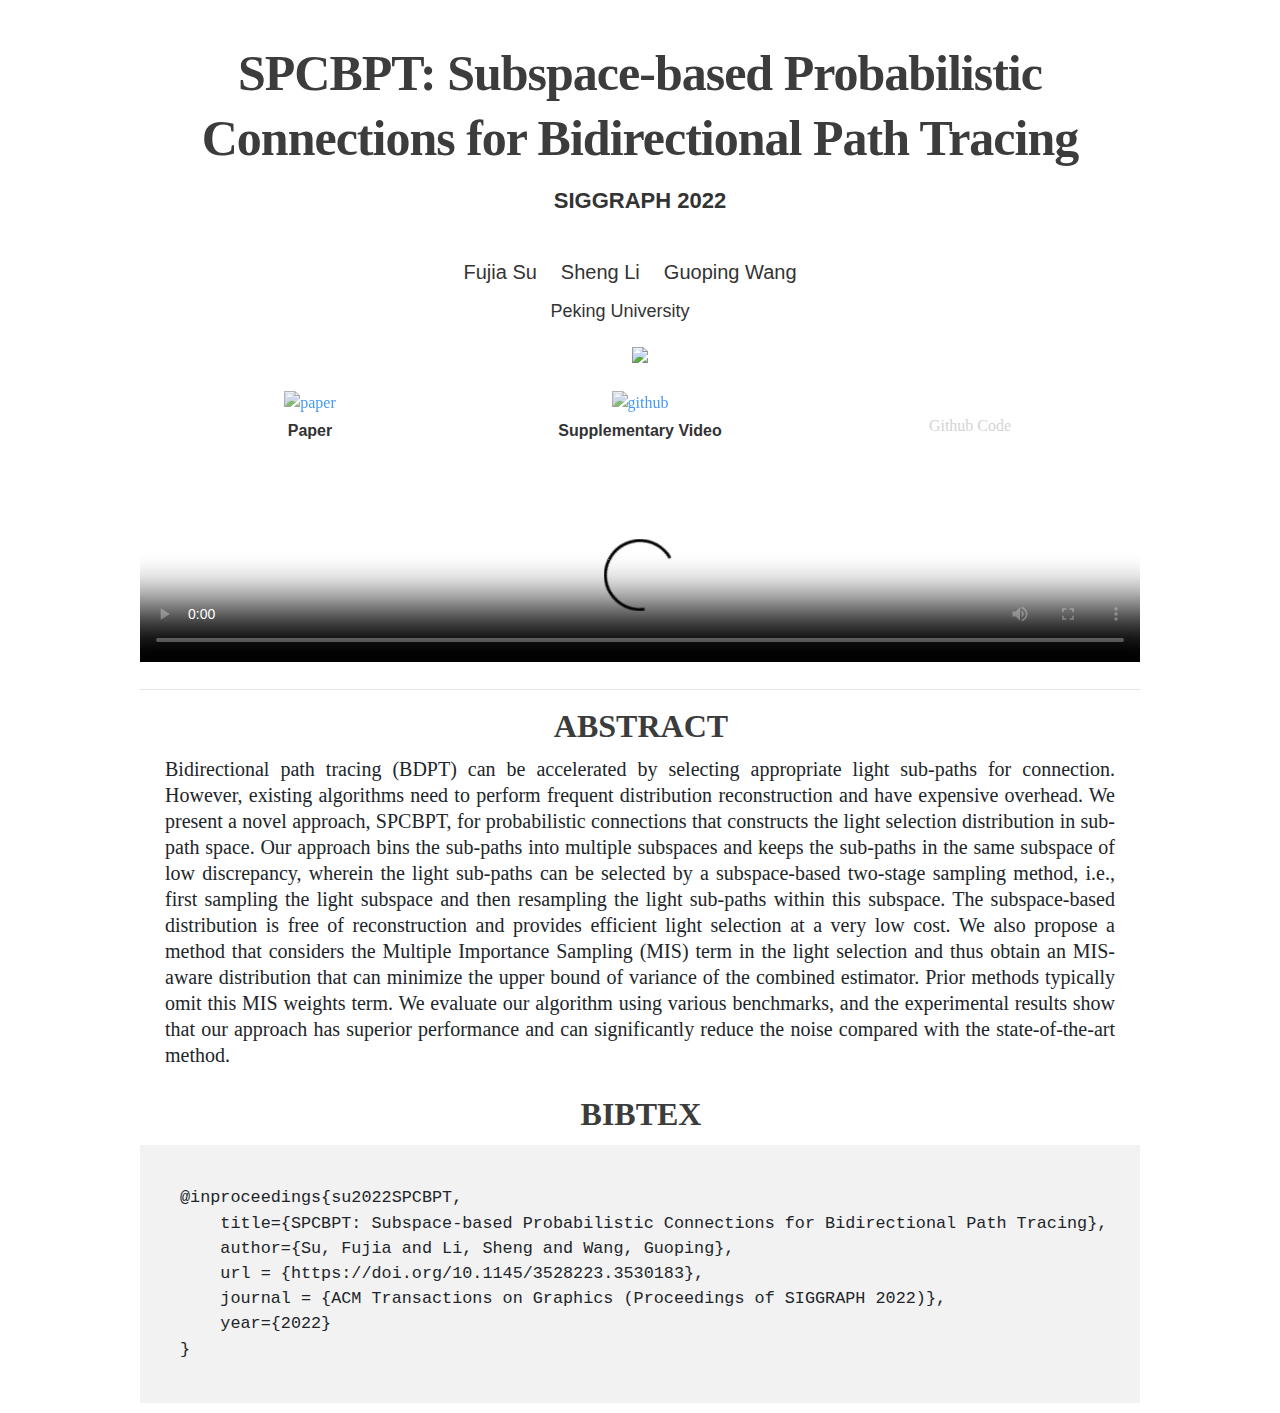
==== index.html @ 4984ddb3 "retry" ====
<!DOCTYPE html><!-- Last Published: Fri Mar 27 2020 21:28:31 GMT+0000 (Coordinated Universal Time) -->
<html data-wf-domain="www.matthewtancik.com" data-wf-page="5e6fb768456f961381500a5f"
  data-wf-site="51e0d73d83d06baa7a00000f">

<head>
  <meta charset="utf-8" />
  <title>SPCBPT</title>
  <meta content="NeuralSound." name="description" />
  <meta content="NeuralSound Networks" property="og:title" />
  <meta content="NeuralSound" property="og:description" />
  <meta content="summary" name="twitter:card" />
  <meta content="width=device-width, initial-scale=1" name="viewport" />
  <link href="../template.css" rel="stylesheet" type="text/css" />
  <link rel="stylesheet" href="https://maxcdn.bootstrapcdn.com/bootstrap/4.0.0/css/bootstrap.min.css"
    integrity="sha384-Gn5384xqQ1aoWXA+058RXPxPg6fy4IWvTNh0E263XmFcJlSAwiGgFAW/dAiS6JXm" crossorigin="anonymous">
  <!-- <script src="https://ajax.googleapis.com/ajax/libs/webfont/1.6.26/webfont.js" type="text/javascript"></script> -->
  <script src="./google.js" type="text/javascript"></script>
  <script
    type="text/javascript">WebFont.load({ google: { families: ["Lato:100,100italic,300,300italic,400,400italic,700,700italic,900,900italic", "Montserrat:100,100italic,200,200italic,300,300italic,400,400italic,500,500italic,600,600italic,700,700italic,800,800italic,900,900italic", "Ubuntu:300,300italic,400,400italic,500,500italic,700,700italic", "Changa One:400,400italic", "Open Sans:300,300italic,400,400italic,600,600italic,700,700italic,800,800italic", "Varela Round:400", "Bungee Shade:regular", "Roboto:300,regular,500"
          ,"Radio Canada", "Roboto Slab"] } });</script>
  <script
    type="text/javascript">!function (o, c) { var n = c.documentElement, t = " w-mod-"; n.className += t + "js", ("ontouchstart" in o || o.DocumentTouch && c instanceof DocumentTouch) && (n.className += t + "touch") }(window, document);</script>

  <style>
    body {
      font-family: 'Microsoft Yahei' !important;
    }

    .all-wrap {
      margin: 0 auto;
      width: 1000px;
    }

    .wf-loading * {
      opacity: 0;
    }

    .w-container {
      max-width: 1000px;
    }

    .nerf_network {
      width: 100%;
    }

    .nerf_affiliation_v2,
    .nerf_affiliation_v3 {
      font-size: 20px;
      line-height: 24px;
    }

    .nerf_title_v2,
    .white_section_nerf {
      font-family: 'Radio Canada';
      color: #3c3c3c;
      font-weight: 600;
      line-height: 1.3;
    }

    .long-text {
      font-family: Roboto Slab !important;
      font-size: 20px !important;
      line-height: 1.3 !important;
    }

    .bibtex {
      font-size: 16px;
    }

    .bold-text-nerf_v2 {
      font-size: 16px;
    }

    .row-name {
      text-align: center;
    }

    .name-wrap {
      display: none;
    }

    @media screen and (max-width: 479px) {
      .row-name {
        display: none;
      }

      .name-wrap {
        display: block;
      }

      .name-unit {
        display: block;
        text-align: center;
        line-height: 40px;
      }

      .nerf_title_v2 {
        font-size: 45px;
        width: 850px;
        margin-bottom: 10px;
      }

      .nerf_subheader_v2 {
        font-size: 6vw;
        margin-bottom: 20px;
      }

      .long-text {
        font-size: 30px !important;
        line-height: 30px !important;
      }
    }
  </style>
</head>

<body>
  <div class="all-wrap">
    <div class="section hero nerf-_v2">
      <div class="container-2 nerf_header_v2 w-container">
        <h1 class="nerf_title_v2">SPCBPT: Subspace-based Probabilistic Connections for Bidirectional Path Tracing</h1>
        <h1 class="nerf_subheader_v2">SIGGRAPH 2022</h1>
        <div class="nerf_authors_list_single w-row row-name">
          <h1 class="nerf_affiliation_v2" style="margin-right: 20px;">Fujia Su</h1>
          <h1 class="nerf_affiliation_v2" style="margin-right: 20px;">Sheng Li</h1>
          <h1 class="nerf_affiliation_v2" style="margin-right: 20px;">Guoping Wang</h1> 
        </div>

        <div class="nerf_authors_list_single nerf_authors_affiliation w-row"
          style="margin-top: 15px;text-align: center;">
          <h1 class="nerf_affiliation_v3" style="margin-right: 40px;font-size: 18px">Peking University
          </h1> 
        </div>


        <div>
          <span class="center"><img src="images/teaser.jpg"></span>
        </div>

        <div class="w-container w-row">
          <div class="w-col w-col-4 w-col-small-3 w-col-tiny-3">
            <a href="./Paper.pdf" target="_blank" class="link-block w-inline-block">
              <img src="./images/paper.png" alt="paper" class="paper_img image-8 github_icon_nerf_v2" /></a>
          </div>
          <!div class="w-col w-col-4 w-col-small-3 w-col-tiny-3">
            <!a href="https://github.com/ssufujia/SPCBPT" target="_blank" class="link-block w-inline-block">
              <!img src="./images/github.png" alt="github"
                class="paper_img image-8 github_icon_nerf_v2" /><!/a>
          <!/div>
          <div class="w-col w-col-4 w-col-small-3 w-col-tiny-3">
            <a href="./video.mp4" target="_blank" class="link-block w-inline-block">
              <img src="./images/video.png" alt="github"
                class="paper_img image-8 github_icon_nerf_v2" /></a>
          </div>
        </div>
        <div class="w-container w-row">
          <div class="w-col w-col-4 w-col-small-3 w-col-tiny-3">
            <div class="text-block-2"><strong class="bold-text-nerf_v2">Paper</strong></div>
          </div>
          <!div class="w-col w-col-4 w-col-small-3 w-col-tiny-3">
            <!div class="text-block-2"><!strong class="bold-text-nerf_v2">Github Code<!/strong><!/div>
          <!/div>
          <div class="w-col w-col-4 w-col-small-3 w-col-tiny-3">
            <div class="text-block-2">
              <strong class="bold-text-nerf_v2">Supplementary Video</strong>
            </div>
          </div>
        </div>
        <div class="nerf_slide_nav w-slider-nav w-slider-nav-invert w-round"></div>
      </div>
    </div>

    <div data-anchor="slide1" class="section nerf_section">
      <div class="w-container">
        <!-- <div style="padding-top:56.17021276595745%" id="w-node-e5e45b1d55ac-81500a5f"
          class="w-embed-youtubevideo stega_movie youtube">
          <iframe src="./Supplemental/ChoreoMaster_Overview.mp4" title="YouTube video player" frameBorder="0"
            style="position:absolute;left:0;top:0;width:100%;height:100%;pointer-events:auto"
            allow="autoplay; encrypted-media" allowfullscreen=""></iframe>
        </div> -->
        <div class="w-row">
          <div class="w-col">
            <video class="results" loop="" playsinline="" controls="" width="100%" poster="./images/poster.png">
              <source src="./video.mp4" type="video/mp4">
            </video>
          </div>
        </div>
      </div>
    </div>
    <hr />
    <div data-anchor="slide1" class="section nerf_section">
      <div class="w-container">
        <h2 class="white_section_nerf">Abstract</h2>
        <p class="paragraph-3 nerf_text long-text">Bidirectional path tracing (BDPT) can be accelerated by selecting appropriate light sub-paths for connection. However, existing algorithms need to perform frequent distribution reconstruction and have expensive overhead. We present a novel approach, SPCBPT, for probabilistic connections that constructs the light selection distribution in sub-path space. Our approach bins the sub-paths into multiple subspaces and keeps the sub-paths in the same subspace of low discrepancy, wherein the light sub-paths can be selected by a subspace-based two-stage sampling method, i.e., first sampling the light subspace and then resampling the light sub-paths within this subspace. 
          The subspace-based distribution is free of reconstruction and provides efficient light selection at a very low cost. We also propose a method that considers the Multiple Importance Sampling (MIS) term in the light selection and thus obtain an MIS-aware distribution that can minimize the upper bound of variance of the combined estimator. Prior methods typically omit this MIS weights term. We evaluate our algorithm using various benchmarks, and the experimental results show that our approach has superior performance and can significantly reduce the noise compared with the state-of-the-art method. 
         </p>
      </div>
    </div>

    
    <div data-anchor="slide1" class="section nerf_section">
      <div class="w-container">
        <h2 class="white_section_nerf">BibTex</h2>
        <div class="grey_container w-container">
          <div class="bibtex" style="text-align:left;font-size:larger;margin-left: 40px;">
            <pre><code>
@inproceedings{su2022SPCBPT,
    title={SPCBPT: Subspace-based Probabilistic Connections for Bidirectional Path Tracing},
    author={Su, Fujia and Li, Sheng and Wang, Guoping},
    url = {https://doi.org/10.1145/3528223.3530183},
    journal = {ACM Transactions on Graphics (Proceedings of SIGGRAPH 2022)},
    year={2022}
}
            </code></pre>
          </div>
        </div>
      </div>
    </div>
  </div>



  <script src="https://d3e54v103j8qbb.cloudfront.net/js/jquery-3.4.1.min.220afd743d.js?site=51e0d73d83d06baa7a00000f"
    type="text/javascript" integrity="sha256-CSXorXvZcTkaix6Yvo6HppcZGetbYMGWSFlBw8HfCJo="
    crossorigin="anonymous"></script>
  <script src="https://uploads-ssl.webflow.com/51e0d73d83d06baa7a00000f/js/webflow.3057c11af.js"
    type="text/javascript"></script>
  <!--[if lte IE 9]><script src="//cdnjs.cloudflare.com/ajax/libs/placeholders/3.0.2/placeholders.min.js"></script><![endif]-->
</body>

</html>
---- template.css ----
b,label,optgroup,strong{font-weight:700}.w-clearfix:after,.w-container:after,.w-embed:after,.w-radio:after,.w-row:after,.w-slider{clear:both}html{font-family:sans-serif;-ms-text-size-adjust:100%;-webkit-text-size-adjust:100%;height:100%}body{margin:0;min-height:100%;background-color:#fff}article,aside,details,figcaption,figure,footer,header,hgroup,main,menu,nav,section,summary{display:block}audio,canvas,progress,video{display:inline-block;vertical-align:baseline}audio:not([controls]){display:none;height:0}[hidden],template{display:none}a{background-color:transparent}a:active,a:hover{outline:0}abbr[title]{border-bottom:1px dotted}dfn{font-style:italic}mark{background:#ff0;color:#000}small{font-size:80%}sub,sup{font-size:75%;line-height:0;position:relative;vertical-align:baseline}sup{top:-.5em}sub{bottom:-.25em}img{border:0;display:inline-block}svg:not(:root){overflow:hidden}hr{box-sizing:content-box;height:0}pre,textarea{overflow:auto}code,kbd,pre,samp{font-family:monospace,monospace;font-size:1em}button,input,optgroup,select,textarea{color:inherit;font:inherit;margin:0}button{overflow:visible}button,select{text-transform:none}button[disabled],html input[disabled]{cursor:default}button::-moz-focus-inner,input::-moz-focus-inner{border:0;padding:0}input{line-height:normal}input[type=checkbox],input[type=radio]{box-sizing:border-box;padding:0}input[type=number]::-webkit-inner-spin-button,input[type=number]::-webkit-outer-spin-button{height:auto}input[type=search]{-webkit-appearance:none}input[type=search]::-webkit-search-cancel-button,input[type=search]::-webkit-search-decoration{-webkit-appearance:none}legend{border:0;padding:0}table{border-collapse:collapse;border-spacing:0}td,th{padding:0}@font-face{font-family:webflow-icons;src:url("[data-uri]") format('truetype');font-weight:400;font-style:normal}[class*=" w-icon-"],[class^=w-icon-]{font-family:webflow-icons!important;speak:none;font-style:normal;font-weight:400;font-variant:normal;text-transform:none;line-height:1;-webkit-font-smoothing:antialiased;-moz-osx-font-smoothing:grayscale}.w-icon-slider-right:before{content:"e600"}.w-icon-slider-left:before{content:"e601"}.w-icon-nav-menu:before{content:"e602"}.w-icon-arrow-down:before,.w-icon-dropdown-toggle:before{content:"e603"}.w-icon-file-upload-remove:before{content:"e900"}.w-icon-file-upload-icon:before{content:"e903"}.w-clearfix:after,.w-clearfix:before,.w-embed:after,.w-embed:before,.w-radio:after,.w-radio:before{content:" ";grid-column-start:1;grid-row-start:1;grid-column-end:2;grid-row-end:2}*{-webkit-box-sizing:border-box;-moz-box-sizing:border-box;box-sizing:border-box}html.w-mod-touch *{background-attachment:scroll!important}.w-block{display:block}.w-inline-block{max-width:100%;display:inline-block}.w-clearfix:after,.w-clearfix:before{display:table}.w-hidden{display:none}.w-button{display:inline-block;padding:9px 15px;background-color:#3898EC;color:#fff;border:0;line-height:inherit;text-decoration:none;cursor:pointer;border-radius:0}input.w-button{-webkit-appearance:button}html[data-w-dynpage] [data-w-cloak]{color:transparent!important}.w-webflow-badge,.w-webflow-badge *{position:static;left:auto;top:auto;right:auto;bottom:auto;z-index:auto;display:block;visibility:visible;overflow:visible;overflow-x:visible;overflow-y:visible;box-sizing:border-box;width:auto;height:auto;max-height:none;max-width:none;min-height:0;min-width:0;margin:0;padding:0;float:none;clear:none;border:0 transparent;border-radius:0;background:0 0;background-size:auto auto;background-origin:padding-box;background-clip:border-box;box-shadow:none;opacity:1;transform:none;transition:none;direction:ltr;font-family:inherit;font-weight:inherit;color:inherit;font-size:inherit;line-height:inherit;font-style:inherit;font-variant:inherit;text-align:inherit;letter-spacing:inherit;text-decoration:inherit;text-indent:0;text-transform:inherit;list-style-type:disc;text-shadow:none;font-smoothing:auto;vertical-align:baseline;cursor:inherit;white-space:inherit;word-break:normal;word-spacing:normal;word-wrap:normal}.w-webflow-badge,.w-webflow-badge>img{display:inline-block!important;visibility:visible!important;opacity:1!important}.w-form-done,.w-slider,.w-widget-map .gm-style-iw,.w-widget-twitter-count-shim,figcaption{text-align:center}.w-webflow-badge{position:fixed!important;z-index:2147483647!important;top:auto!important;right:12px!important;bottom:12px!important;left:auto!important;color:#AAADB0!important;background-color:#fff!important;border-radius:3px!important;padding:6px 8px 6px 6px!important;font-size:12px!important;line-height:14px!important;text-decoration:none!important;transform:none!important;margin:0!important;width:auto!important;height:auto!important;overflow:visible!important;white-space:nowrap;box-shadow:0 0 0 1px rgba(0,0,0,.1),0 1px 3px rgba(0,0,0,.1);cursor:pointer}blockquote,figure{margin:0 0 10px}ol,p,ul{margin-top:0}h1,h2,h3,h4,h5,h6,ol,ul{margin-bottom:10px}.w-background-video,.w-file-upload-input,.w-slider-mask,.w-widget-gplus,.w-widget-twitter{overflow:hidden}.w-webflow-badge>img{vertical-align:middle!important}h1,h2,h3{margin-top:20px}h4,h5,h6{margin-top:10px}blockquote{padding:10px 20px;border-left:5px solid #E2E2E2;font-size:18px;line-height:22px}figcaption{margin-top:5px}ol,ul{padding-left:40px}.w-list-unstyled{padding-left:0;list-style:none}.w-embed:after,.w-embed:before{display:table}.w-video{width:100%;position:relative;padding:0}.w-video embed,.w-video iframe,.w-video object{position:absolute;top:0;left:0;width:100%;height:100%}fieldset{padding:0;margin:0;border:0}button,html input[type=button],input[type=reset]{border:0;cursor:pointer;-webkit-appearance:button}.w-form{margin:0 0 15px}.w-form-done{display:none;padding:20px;background-color:#ddd}.w-form-fail{display:none;margin-top:10px;padding:10px;background-color:#ffdede}label{display:block;margin-bottom:5px}.w-input,.w-select{display:block;width:100%;height:38px;padding:8px 12px;margin-bottom:10px;font-size:14px;line-height:1.42857143;color:#333;vertical-align:middle;background-color:#fff;border:1px solid #ccc}.w-select[multiple],textarea.w-input,textarea.w-select{height:auto}.w-input:-moz-placeholder,.w-select:-moz-placeholder{color:#999}.w-input::-moz-placeholder,.w-select::-moz-placeholder{color:#999;opacity:1}.w-input:-ms-input-placeholder,.w-select:-ms-input-placeholder{color:#999}.w-input::-webkit-input-placeholder,.w-select::-webkit-input-placeholder{color:#999}.w-input:focus,.w-select:focus{border-color:#3898EC;outline:0}.w-input[disabled],.w-input[readonly],.w-select[disabled],.w-select[readonly],fieldset[disabled] .w-input,fieldset[disabled] .w-select{cursor:not-allowed;background-color:#eee}.w-select{background-color:#f3f3f3}.w-form-label{display:inline-block;cursor:pointer;font-weight:400;margin-bottom:0}.w-radio{display:block;margin-bottom:5px;padding-left:20px}.w-radio:after,.w-radio:before{display:table}.w-radio-input{margin:3px 0 0 -20px;margin-top:1px9;line-height:normal;float:left}.w-file-upload{display:block;margin-bottom:10px}.w-file-upload-input{width:.1px;height:.1px;opacity:0;position:absolute;z-index:-100}.w-file-upload-default,.w-file-upload-success,.w-file-upload-uploading{display:inline-block;color:#333}.w-file-upload-error{display:block;margin-top:10px}.w-file-upload-default.w-hidden,.w-file-upload-error.w-hidden,.w-file-upload-success.w-hidden,.w-file-upload-uploading.w-hidden{display:none}.w-file-upload-file,.w-file-upload-uploading-btn{display:flex;margin:0;border:1px solid #ccc;background-color:#fafafa}.w-file-upload-uploading-btn{font-size:14px;font-weight:400;cursor:pointer;padding:8px 12px}.w-file-upload-file{flex-grow:1;justify-content:space-between;padding:8px 9px 8px 11px}.w-file-upload-file-name{font-size:14px;font-weight:400;display:block}.w-file-remove-link{margin-top:3px;margin-left:10px;width:auto;height:auto;padding:3px;display:block;cursor:pointer}.w-icon-file-upload-remove{margin:auto;font-size:10px}.w-file-upload-error-msg{display:inline-block;color:#ea384c;padding:2px 0}.w-file-upload-info{display:inline-block;line-height:38px;padding:0 12px}.w-file-upload-label{display:inline-block;font-size:14px;font-weight:400;cursor:pointer;margin:0;padding:8px 12px;border:1px solid #ccc;background-color:#fafafa}.w-icon-file-upload-icon,.w-icon-file-upload-uploading{display:inline-block;margin-right:8px;width:20px}.w-container:after,.w-container:before,.w-row:after,.w-row:before{display:table;content:" ";grid-column-start:1;grid-row-start:1;grid-column-end:2;grid-row-end:2}.w-icon-file-upload-uploading{height:20px}.w-container{margin-left:auto;margin-right:auto;margin-top:10px;margin-bottom:10px;max-width:940px}.w-container .w-row{margin-left:-10px;margin-right:-10px;margin-top:2px;margin-bottom:4px}.w-row .w-row{margin-left:0;margin-right:0}.w-col{position:relative;float:left;width:100%;min-height:1px;padding-left:10px;padding-right:10px}.w-col .w-col{padding-left:0;padding-right:0}.w-col-1{width:8.33333333%}.w-col-2{width:16.66666667%}.w-col-seven{width:14%}.w-col-five{width:20%}.w-col-3{width:25%}.w-col-4{width:33.33333333%}.w-col-5{width:41.66666667%}.w-col-6{width:50%}.w-col-7{width:58.33333333%}.w-col-8{width:66.66666667%}.w-col-9{width:75%}.w-col-10{width:83.33333333%}.w-col-11{width:91.66666667%}.w-col-12{width:100%}.w-hidden-main{display:none!important}@media screen and (max-width:991px){.w-container{max-width:728px}.w-hidden-main{display:inherit!important}.w-hidden-medium{display:none!important}.w-col-medium-1{width:8.33333333%}.w-col-medium-2{width:16.66666667%}.w-col-medium-3{width:25%}.w-col-medium-4{width:33.33333333%}.w-col-medium-5{width:41.66666667%}.w-col-medium-6{width:50%}.w-col-medium-7{width:58.33333333%}.w-col-medium-8{width:66.66666667%}.w-col-medium-9{width:75%}.w-col-medium-10{width:83.33333333%}.w-col-medium-11{width:91.66666667%}.w-col-medium-12{width:100%}.w-col-stack{width:100%;left:auto;right:auto}}@media screen and (max-width:767px){.w-hidden-main,.w-hidden-medium{display:inherit!important}.w-hidden-small{display:none!important}.w-container .w-row,.w-row{margin-left:0;margin-right:0;margin-top:10px;margin-bottom:10px}.w-col{width:100%;left:auto;right:auto}.w-col-small-1{width:8.33333333%}.w-col-small-2{width:16.66666667%}.w-col-small-3{width:25%}.w-col-small-4{width:33.33333333%}.w-col-small-5{width:41.66666667%}.w-col-small-6{width:50%}.w-col-small-7{width:58.33333333%}.w-col-small-8{width:66.66666667%}.w-col-small-9{width:75%}.w-col-small-10{width:83.33333333%}.w-col-small-11{width:91.66666667%}.w-col-small-12{width:100%}}@media screen and (max-width:479px){.w-container{max-width:none}.w-hidden-main,.w-hidden-medium,.w-hidden-small{display:inherit!important}.w-hidden-tiny{display:none!important}.w-col{width:100%}.w-col-tiny-1{width:8.33333333%}.w-col-tiny-2{width:16.66666667%}.w-col-tiny-3{width:25%}.w-col-tiny-4{width:33.33333333%}.w-col-tiny-5{width:41.66666667%}.w-col-tiny-6{width:50%}.w-col-tiny-7{width:58.33333333%}.w-col-tiny-8{width:66.66666667%}.w-col-tiny-9{width:75%}.w-col-tiny-10{width:83.33333333%}.w-col-tiny-11{width:91.66666667%}.w-col-tiny-12{width:100%}}.w-widget{position:relative}.w-widget-map{width:100%;height:400px}.w-widget-map label{width:auto;display:inline}.w-widget-map img{max-width:inherit}.w-widget-map .gm-style-iw>button{display:none!important}.w-widget-twitter-count-shim{display:inline-block;vertical-align:top;position:relative;width:28px;height:20px;background:#fff;border:1px solid #758696;border-radius:3px}.w-widget-twitter-count-shim *{pointer-events:none;-webkit-user-select:none;-moz-user-select:none;-ms-user-select:none;user-select:none}.w-dropdown-toggle,.w-slider-arrow-left,.w-slider-arrow-right{-webkit-user-select:none;-moz-user-select:none;-ms-user-select:none;cursor:pointer}.w-widget-twitter-count-shim .w-widget-twitter-count-inner{position:relative;font-size:15px;line-height:12px;text-align:center;color:#999;font-family:serif}.w-widget-twitter-count-shim .w-widget-twitter-count-clear{position:relative;display:block}.w-widget-twitter-count-shim.w--large{width:36px;height:28px}.w-widget-twitter-count-shim.w--large .w-widget-twitter-count-inner{font-size:18px;line-height:18px}.w-widget-twitter-count-shim:not(.w--vertical){margin-left:5px;margin-right:8px}.w-widget-twitter-count-shim:not(.w--vertical).w--large{margin-left:6px}.w-widget-twitter-count-shim:not(.w--vertical):after,.w-widget-twitter-count-shim:not(.w--vertical):before{top:50%;left:0;border:solid transparent;content:" ";height:0;width:0;position:absolute;pointer-events:none}.w-widget-twitter-count-shim:not(.w--vertical):before{border-color:rgba(117,134,150,0);border-right-color:#5d6c7b;border-width:4px;margin-left:-9px;margin-top:-4px}.w-widget-twitter-count-shim:not(.w--vertical).w--large:before{border-width:5px;margin-left:-10px;margin-top:-5px}.w-widget-twitter-count-shim:not(.w--vertical):after{border-color:rgba(255,255,255,0);border-right-color:#fff;border-width:4px;margin-left:-8px;margin-top:-4px}.w-widget-twitter-count-shim:not(.w--vertical).w--large:after{border-width:5px;margin-left:-9px;margin-top:-5px}.w-widget-twitter-count-shim.w--vertical{width:61px;height:33px;margin-bottom:8px}.w-widget-twitter-count-shim.w--vertical:after,.w-widget-twitter-count-shim.w--vertical:before{top:100%;left:50%;border:solid transparent;content:" ";height:0;width:0;position:absolute;pointer-events:none}.w-widget-twitter-count-shim.w--vertical:before{border-color:rgba(117,134,150,0);border-top-color:#5d6c7b;border-width:5px;margin-left:-5px}.w-widget-twitter-count-shim.w--vertical:after{border-color:rgba(255,255,255,0);border-top-color:#fff;border-width:4px;margin-left:-4px}.w-widget-twitter-count-shim.w--vertical .w-widget-twitter-count-inner{font-size:18px;line-height:22px}.w-widget-twitter-count-shim.w--vertical.w--large{width:76px}.w-background-video{position:relative;height:500px;color:#fff}.w-background-video>video{background-size:cover;background-position:50% 50%;position:absolute;margin:auto;width:100%;height:100%;right:-100%;bottom:-100%;top:-100%;left:-100%;object-fit:cover;z-index:-100}.w-background-video>video::-webkit-media-controls-start-playback-button{display:none!important;-webkit-appearance:none}.w-slider{position:relative;height:300px;background:#ddd;-webkit-tap-highlight-color:transparent;tap-highlight-color:transparent}.w-slide,.w-slider-mask{position:relative;height:100%}.w-slider-mask{display:block;z-index:1;left:0;right:0;white-space:nowrap}.w-dropdown,.w-dropdown-toggle,.w-slide,.w-slider-dot{display:inline-block}.w-slide{vertical-align:top;width:100%;white-space:normal;text-align:left}.w-slider-nav{position:absolute;z-index:2;top:auto;right:0;bottom:0;left:0;margin:auto;padding-top:10px;height:40px;text-align:center;-webkit-tap-highlight-color:transparent;tap-highlight-color:transparent}.w-lightbox-backdrop,.w-nav-button{-webkit-tap-highlight-color:transparent}.w-slider-nav.w-round>div{border-radius:100%}.w-slider-nav.w-num>div{width:auto;height:auto;padding:.2em .5em;font-size:inherit;line-height:inherit}.w-slider-nav.w-shadow>div{box-shadow:0 0 3px rgba(51,51,51,.4)}.w-slider-nav-invert{color:#fff}.w-slider-nav-invert>div{background-color:rgba(34,34,34,.4)}.w-slider-nav-invert>div.w-active{background-color:#222}.w-slider-dot{position:relative;width:1em;height:1em;background-color:rgba(255,255,255,.4);cursor:pointer;margin:0 3px .5em;transition:background-color .1s,color .1s}.w-slider-dot.w-active{background-color:#fff}.w-slider-arrow-left,.w-slider-arrow-right{position:absolute;width:80px;top:0;right:0;bottom:0;left:0;margin:auto;overflow:hidden;color:#fff;font-size:40px;-webkit-tap-highlight-color:transparent;tap-highlight-color:transparent;user-select:none}.w-slider-arrow-left [class*=" w-icon-"],.w-slider-arrow-left [class^=w-icon-],.w-slider-arrow-right [class*=" w-icon-"],.w-slider-arrow-right [class^=w-icon-]{position:absolute}.w-dropdown,.w-dropdown-btn,.w-dropdown-link,.w-dropdown-toggle{position:relative;text-align:left;margin-left:auto;margin-right:auto}.w-slider-arrow-left{z-index:3;right:auto}.w-slider-arrow-right{z-index:4;left:auto}.w-icon-slider-left,.w-icon-slider-right{top:0;right:0;bottom:0;left:0;margin:auto;width:1em;height:1em}.w-dropdown{z-index:900}.w-dropdown-btn,.w-dropdown-link,.w-dropdown-toggle{vertical-align:top;text-decoration:none;color:#222;padding:20px;white-space:nowrap}.w-dropdown-toggle{user-select:none;padding-right:40px}.w-lightbox-backdrop,.w-nav-button{-webkit-user-select:none;-moz-user-select:none;-ms-user-select:none}.w-icon-dropdown-toggle{position:absolute;top:0;right:0;bottom:0;margin:auto 20px auto auto;width:1em;height:1em}.w-dropdown-list{position:absolute;background:#ddd;display:none;min-width:100%}.w-dropdown-list.w--open{display:block}.w-dropdown-link{padding:10px 20px;display:block;color:#222}.w-dropdown-link.w--current{color:#0082f3}@media screen and (max-width:767px){.w-nav-brand{padding-left:10px}}.w-lightbox-backdrop{cursor:auto;font-style:normal;font-variant:normal;letter-spacing:normal;list-style:disc;text-indent:0;text-shadow:none;text-transform:none;visibility:visible;white-space:normal;word-break:normal;word-spacing:normal;word-wrap:normal;position:fixed;top:0;right:0;bottom:0;left:0;color:#fff;font-family:"Helvetica Neue",Helvetica,Ubuntu,"Segoe UI",Verdana,sans-serif;font-size:17px;line-height:1.2;font-weight:300;text-align:center;background:rgba(0,0,0,.9);z-index:2000;outline:0;opacity:0;-webkit-transform:translate(0,0)}.big-image-section,.service,h2{text-transform:uppercase}.w-lightbox-caption,.w-lightbox-strip{bottom:0;right:0;white-space:nowrap;left:0}.w-lightbox-backdrop,.w-lightbox-container{height:100%;overflow:auto;-webkit-overflow-scrolling:touch}.w-lightbox-content{position:relative;height:100vh;overflow:hidden}.w-lightbox-view{position:absolute;width:100vw;height:100vh;opacity:0}.w-lightbox-view:before{content:"";height:100vh}.w-lightbox-group,.w-lightbox-group .w-lightbox-view,.w-lightbox-group .w-lightbox-view:before{height:86vh}.w-lightbox-frame,.w-lightbox-view:before{display:inline-block;vertical-align:middle}.w-lightbox-figure{position:relative;margin:0}.w-lightbox-group .w-lightbox-figure{cursor:pointer}.w-lightbox-img{width:auto;height:auto;max-width:none}.w-lightbox-image{display:block;float:none;max-width:100vw;max-height:100vh}.w-lightbox-group .w-lightbox-image{max-height:86vh}.w-lightbox-caption{position:absolute;padding:.5em 1em;background:rgba(0,0,0,.4);text-align:left;text-overflow:ellipsis;overflow:hidden}.w-lightbox-embed{position:absolute;top:0;right:0;bottom:0;left:0;width:100%;height:100%}.w-lightbox-control{position:absolute;top:0;width:4em;background-size:24px;background-repeat:no-repeat;background-position:center;cursor:pointer;-webkit-transition:all .3s;transition:all .3s}.w-lightbox-left{display:none;bottom:0;left:0;background-image:url([data-uri])}.w-lightbox-right{display:none;right:0;bottom:0;background-image:url([data-uri])}.w-lightbox-close{right:0;height:2.6em;background-image:url([data-uri]);background-size:18px}.w-lightbox-strip{position:absolute;padding:0 1vh;line-height:0;overflow-x:auto;overflow-y:hidden}body,h5{line-height:20px}.w-lightbox-noscroll,.w-richtext ol,.w-richtext ul{overflow:hidden}.w-lightbox-item{display:inline-block;width:10vh;padding:2vh 1vh;box-sizing:content-box;cursor:pointer;-webkit-transform:translate3d(0,0,0)}.w-lightbox-active{opacity:.3}.w-lightbox-thumbnail{position:relative;height:10vh;background:#222;overflow:hidden}.w-lightbox-thumbnail-image{position:absolute;top:0;left:0}.w-lightbox-thumbnail .w-lightbox-tall{top:50%;width:100%;-webkit-transform:translate(0,-50%);-ms-transform:translate(0,-50%);transform:translate(0,-50%)}.w-lightbox-thumbnail .w-lightbox-wide{left:50%;height:100%;-webkit-transform:translate(-50%,0);-ms-transform:translate(-50%,0);transform:translate(-50%,0)}.w-lightbox-spinner{position:absolute;top:50%;left:50%;box-sizing:border-box;width:40px;height:40px;margin-top:-20px;margin-left:-20px;border:5px solid rgba(0,0,0,.4);border-radius:50%;-webkit-animation:spin .8s infinite linear;animation:spin .8s infinite linear}.w-richtext figure.w-richtext-align-center,.w-richtext figure.w-richtext-align-fullwidth{clear:both;margin-right:auto;margin-left:auto}.w-lightbox-spinner:after{content:"";position:absolute;top:-4px;right:-4px;bottom:-4px;left:-4px;border:3px solid transparent;border-bottom-color:#fff;border-radius:50%}.w-lightbox-hide{display:none}@media (min-width:768px){.w-lightbox-content{height:96vh;margin-top:2vh}.w-lightbox-view,.w-lightbox-view:before{height:96vh}.w-lightbox-group,.w-lightbox-group .w-lightbox-view,.w-lightbox-group .w-lightbox-view:before{height:84vh}.w-lightbox-image{max-width:96vw;max-height:96vh}.w-lightbox-group .w-lightbox-image{max-width:82.3vw;max-height:84vh}.w-lightbox-left,.w-lightbox-right{display:block;opacity:.5}.w-lightbox-close{opacity:.8}.w-lightbox-control:hover{opacity:1}}.w-lightbox-inactive,.w-lightbox-inactive:hover{opacity:0}.w-richtext:after,.w-richtext:before{content:" ";display:table;grid-column-start:1;grid-row-start:1;grid-column-end:2;grid-row-end:2}.w-richtext:after{clear:both}.w-richtext[contenteditable=true]:after,.w-richtext[contenteditable=true]:before{white-space:initial}.w-richtext .w-richtext-figure-selected.w-richtext-figure-type-image div,.w-richtext .w-richtext-figure-selected.w-richtext-figure-type-video div:after,.w-richtext .w-richtext-figure-selected[data-rt-type=video] div:after,.w-richtext .w-richtext-figure-selected[data-rt-type=image] div{outline:#2895f7 solid 2px}.w-richtext figure.w-richtext-figure-type-video>div:after,.w-richtext figure[data-rt-type=video]>div:after{content:'';position:absolute;display:none;left:0;top:0;right:0;bottom:0}.w-richtext figure{position:relative;max-width:60%}.w-richtext figure.w-richtext-align-center.w-richtext-figure-type-image>div,.w-richtext figure.w-richtext-align-center[data-rt-type=image]>div,img{max-width:100%}.w-richtext figure>div:before{cursor:default!important}.w-richtext figure img{width:100%}.w-richtext figure figcaption.w-richtext-figcaption-placeholder{opacity:.6}.w-richtext figure div{font-size:0;color:transparent}.w-richtext figure.w-richtext-figure-type-image,.w-richtext figure[data-rt-type=image]{display:table}.w-richtext figure.w-richtext-figure-type-image>div,.w-richtext figure[data-rt-type=image]>div{display:inline-block}.w-richtext figure.w-richtext-figure-type-image>figcaption,.w-richtext figure[data-rt-type=image]>figcaption{display:table-caption;caption-side:bottom}.w-richtext figure.w-richtext-figure-type-video,.w-richtext figure[data-rt-type=video]{width:60%;height:0}.w-richtext figure.w-richtext-figure-type-video iframe,.w-richtext figure[data-rt-type=video] iframe{position:absolute;top:0;left:0;width:100%;height:100%}.w-nav,.w-nav-brand,.w-nav-link,.w-nav-menu{position:relative}.w-richtext figure.w-richtext-figure-type-video>div,.w-richtext figure[data-rt-type=video]>div{width:100%}.w-richtext figure.w-richtext-align-normal{clear:both}.w-richtext figure.w-richtext-align-fullwidth{width:100%;max-width:100%;text-align:center;display:block}.w-richtext figure.w-richtext-align-fullwidth>div{display:inline-block;padding-bottom:inherit}.w-richtext figure.w-richtext-align-fullwidth>figcaption{display:block}.w-nav:after,.w-nav:before,.w-tabs:after,.w-tabs:before{content:" ";display:table;grid-row-start:1;grid-row-end:2;grid-column-start:1;grid-column-end:2}.w-richtext figure.w-richtext-align-floatleft{float:left;margin-right:15px;clear:none}.w-richtext figure.w-richtext-align-floatright{float:right;margin-left:15px;clear:none}.w-nav:after,.w-tabs:after{clear:both}.w-nav{background:#ddd;z-index:1000}.w-nav-brand{float:left;text-decoration:none;color:#333}.w-nav-link,.w-tab-link{vertical-align:top;color:#222}.w-nav-link{display:inline-block;text-decoration:none;padding:20px;text-align:left;margin-left:auto;margin-right:auto}h2,h3{margin-right:0}.w-nav-link.w--current{color:#0082f3}.w-nav-menu{float:right}[data-nav-menu-open]{display:block!important;position:absolute;top:100%;left:0;right:0;background:#C8C8C8;text-align:center;overflow:visible;min-width:200px}.w--nav-link-open{display:block;position:relative}.w-nav-overlay{position:absolute;overflow:hidden;display:none;top:100%;left:0;right:0;width:100%}.w-nav[data-animation=over-left] .w-nav-overlay,.w-nav[data-animation=over-right] .w-nav-overlay{width:auto}.w-nav-overlay [data-nav-menu-open]{top:0}.w-nav[data-animation=over-left] .w-nav-overlay,.w-nav[data-animation=over-left] [data-nav-menu-open]{right:auto;z-index:1;top:0}.w-nav[data-animation=over-right] .w-nav-overlay,.w-nav[data-animation=over-right] [data-nav-menu-open]{left:auto;z-index:1;top:0}.w-nav-button{position:relative;float:right;padding:18px;font-size:24px;display:none;cursor:pointer;tap-highlight-color:transparent;user-select:none}.w-nav-button.w--open{background-color:#C8C8C8;color:#fff}.w-nav[data-collapse=all] .w-nav-menu{display:none}.w--nav-dropdown-open,.w--nav-dropdown-toggle-open,.w-nav[data-collapse=all] .w-nav-button{display:block}.w--nav-dropdown-list-open{position:static}.w-tab-content,.w-tab-link,.w-tab-menu,.w-tab-pane,.w-tabs{position:relative}@media screen and (max-width:991px){.w-nav[data-collapse=medium] .w-nav-menu{display:none}.w-nav[data-collapse=medium] .w-nav-button{display:block}}@media screen and (max-width:767px){.w-nav[data-collapse=small] .w-nav-menu{display:none}.w-nav[data-collapse=small] .w-nav-button{display:block}.w-nav-brand{padding-left:10px}}@media screen and (max-width:479px){.w-nav[data-collapse=tiny] .w-nav-menu{display:none}.w-nav[data-collapse=tiny] .w-nav-button{display:block}}.button,.w-tab-link{display:inline-block;text-decoration:none}#w-node-3fd6c27963f0-64fa863e,#w-node-62d402cd6de4-64fa863e,#w-node-cc09a898c4fe-64fa863e{-ms-grid-column:2;grid-column-start:2;grid-column-end:3}#w-node-0c2b7ac3257b-64fa863e,#w-node-3acde7b9475e-64fa863e,#w-node-e80884ffd5de-64fa863e,#w-node-f172e4fdbcf9-64fa863e{-ms-grid-column:3;grid-column-start:3;grid-column-end:4}#w-node-3fd6c27963f0-64fa863e,#w-node-9c2eeb0f55f3-64fa863e,#w-node-f172e4fdbcf9-64fa863e{-ms-grid-row:2;grid-row-start:2;grid-row-end:3}#w-node-0c2b7ac3257b-64fa863e,#w-node-1cb605591b2c-64fa863e,#w-node-cc09a898c4fe-64fa863e{-ms-grid-row:3;grid-row-start:3;grid-row-end:4}#w-node-3acde7b9475e-64fa863e,#w-node-62d402cd6de4-64fa863e,#w-node-c76dcfc62cf8-64fa863e{-ms-grid-column-span:1;-ms-grid-row:4;grid-row-start:4;-ms-grid-row-span:1;grid-row-end:5}.w-tab-link{padding:9px 30px;text-align:left;cursor:pointer;background-color:#ddd}.w-tab-link.w--current{background-color:#C8C8C8}.w-tab-content{display:block;overflow:hidden}.w-tab-pane{display:none}.w--tab-active{display:block}@media screen and (max-width:479px){.w-tab-link{display:block}}.w-ix-emptyfix:after{content:""}@keyframes spin{0%{transform:rotate(0)}100%{transform:rotate(360deg)}}.w-dyn-empty{padding:10px;background-color:#ddd}.w-condition-invisible,.w-dyn-bind-empty,.w-dyn-hide{display:none!important}.w-embed-youtubevideo{width:100%;position:relative;padding-bottom:0;padding-left:0;padding-right:0;background-image:url(https://d3e54v103j8qbb.cloudfront.net/static/youtube-placeholder.2b05e7d68d.svg);background-size:cover;background-position:50% 50%}.w-embed-youtubevideo:empty{min-height:75px;padding-bottom:56.25%}.w-layout-grid{display:-ms-grid;display:grid;grid-auto-columns:1fr;-ms-grid-columns:1fr 1fr;grid-template-columns:1fr 1fr;-ms-grid-rows:auto auto;grid-template-rows:auto auto;grid-row-gap:16px;grid-column-gap:16px}body{font-family:Arial,'Helvetica Neue',Helvetica,sans-serif;color:#333;font-size:12px}h1,h2{font-family:Lato,sans-serif;font-weight:300}h1{margin:-58px 0 205px;font-size:58px;line-height:44px;letter-spacing:-1px}h2{margin-left:2px;opacity:1;font-size:31px;line-height:17px}.nav-link,.nav-link.art-link,.nav-link.highlight,h3{font-weight:400}h3{margin-left:0;font-family:Montserrat,sans-serif;font-size:17px;line-height:30px}.nav-link,p{font-family:Lato,sans-serif}h4,h5,h6{margin:10px 0;font-weight:700}h4{font-size:18px;line-height:24px}h5{font-size:14px}h6{font-size:12px;line-height:18px}.number,.number._3d,p{font-weight:300}p{margin-bottom:15px;font-size:16px;line-height:25px}img{height:auto;margin-bottom:20px;margin-top:20px;vertical-align:middle}.button{padding:4px 15px;background-color:#000;color:#fff;text-align:center}.skeleton_example{margin-bottom:0px;margin-top:0px;margin-left:9%;margin-right:9%;width:30%}.special_characters{margin-bottom:0px;margin-top:0px;margin-left:2%;margin-right:2%;width:45%}.big-image-section,.nav-link{display:block;text-align:center;float:none;clear:none}.nav-link{margin-top:-1px;margin-right:auto;margin-left:auto;padding-top:11px;padding-bottom:6px;border-top:1px solid rgba(0,0,0,.18);border-bottom:1px solid transparent;-webkit-transition:all .5s ease;transition:all .5s ease;color:#656665;font-size:20px;text-decoration:none}.nav-link:hover{border-bottom:1px solid rgba(0,0,0,.2)}.nav-link.contact{margin-right:0;border-top:1px solid rgba(255,0,0,.36);color:#f23030}.nav-link.contact:hover{border-bottom:1px solid rgba(255,0,0,.34)}.nav-link.highlight.w--current{color:#353535;font-weight:700}.solid-bar{height:1px;margin-top:7px;margin-bottom:7px;background-color:#cfcfcf;color:#adadad}.solid-bar.white{width:494px;background-color:#fff}.solid-bar.bottombar{margin-bottom:37px;padding-top:1px}.solid-bar.seperator{margin-bottom:22px}.nav-bar{padding-top:10px}.content-row{padding-top:25px;padding-bottom:17px;border-top:1px solid rgba(0,0,0,.18)}.content-row.red{border-top-width:0;color:#f23030}.content-row.footer{padding-bottom:32px}.content-row.spotify{margin-bottom:-15px;padding-bottom:0}.big-image-section{position:static;left:0;top:0;right:0;z-index:0;overflow:auto;width:auto;height:auto;margin:0 auto 49px;padding-top:162px;padding-bottom:138px;background-image:url(https://uploads-ssl.webflow.com/51e0d73d83d06baa7a00000f/52b1dc2ad25933e36e000164_IMG_0960.jpg);background-position:-31px 76px;background-size:cover;background-repeat:no-repeat;background-attachment:scroll;-webkit-transform:translate(0,0);-ms-transform:translate(0,0);transform:translate(0,0);font-family:Montserrat,sans-serif;color:#fff}.art-slide,.projects-text,.slider{position:relative}.link,.link.preview,.white-bar{display:inline-block}.big-image-section.project-header{background-image:url(https://uploads-ssl.webflow.com/51e0d73d83d06baa7a00000f/52b613673a30a6fb73000165_ads1%20copy.png);background-position:50% 50%;background-size:contain}.about-slider,.art-slide,.number.painting{background-size:cover}.big-image-section.about-me-header{margin-top:7px;margin-bottom:19px;padding-bottom:238px;background-image:url(https://uploads-ssl.webflow.com/51e0d73d83d06baa7a00000f/5aca6a6baf4ae807f730f2ce_pat_port.jpg);background-position:50% 50%;background-size:cover;background-repeat:repeat;background-attachment:scroll}._3d-title,.about-slider,.art-slide{background-repeat:no-repeat}.sub-heading{margin-top:-21px;margin-bottom:5px;padding-top:0;font-size:16px;letter-spacing:6px}.white-bar{width:494px;height:20px;background-color:#fff}.number{margin-top:-17px;font-family:Lato,sans-serif;font-size:44px;line-height:42px;letter-spacing:2px}.number._3d{margin:19px 14px 70px 19px;color:#b5b5b5;text-align:right}.number.photography{margin-top:23px;margin-bottom:15px;padding-top:5px;padding-bottom:127px;padding-left:19px;color:#fff;font-weight:300}.number.painting{margin-top:21px;padding-top:17px;padding-bottom:41px;padding-left:14px;background-image:url(https://uploads-ssl.webflow.com/51e0d73d83d06baa7a00000f/52c25f1cc6aeb85b4e00037b_IMG_2335.jpg);background-position:100% 0;color:#fff;font-weight:200}.number.graphic-design{text-align:center}.number.pub_title{margin-top:13px;margin-bottom:7px;font-size:23px;line-height:25px;font-weight:700;text-align:left;letter-spacing:0}.number.apps_header{margin-top:7px;margin-bottom:23px;padding-top:24px;padding-bottom:37px;padding-left:26px;background-color:#eee}.link{margin-right:19px;border-bottom:1px solid rgba(0,0,0,.2);-webkit-transition:all .5s ease;transition:all .5s ease;color:#8c8c8c;text-decoration:none}.link:hover{border-bottom:1px solid #000;color:#383838}.link.preview{margin-top:19px}.project-row{padding-bottom:45px}.service{display:block;margin-top:9px;padding:11px;background-color:#000;font-family:Montserrat,sans-serif;color:#fff}.service.ux{width:100%}.service.branding{width:95%}.service.webdesign{width:98%}.service.mobile{width:89%}.service.motion{width:65%}.service.video{width:50%}.service.threed{width:41%}.date{color:#c2c2c2}.services-done{color:#f23030}.left-border{border-left:1px solid rgba(0,0,0,.18)}.header-row{color:#929292}.about-me-text,.name{color:#fff;font-size:50px;font-weight:400;text-decoration:underline}.logo{display:block;width:80%;height:100%;margin:10px auto 15px;float:none;opacity:.9}.empty-column{height:20px}.art-slide{bottom:1px;display:inline-block;overflow:visible;margin-right:auto;margin-bottom:auto;margin-left:auto;clear:none;background-image:url(https://uploads-ssl.webflow.com/51e0d73d83d06baa7a00000f/5aadde6ac776cc30438e8d82_home_art.jpg);background-position:50% 59%}.art-slide-container{position:relative;z-index:10;margin-bottom:138px;padding-bottom:0}.name{display:block;margin:62px auto 199px;text-align:right;letter-spacing:5px}.car-video,.homelink,.see-all{margin-right:auto;margin-left:auto}.about-me-text,.name-text{text-align:left;font-family:Lato,sans-serif}.slider-mask{margin-bottom:103px}.slider{left:0;top:76px;right:0;height:500px;margin-bottom:163px}.about-slider{background-image:url(https://uploads-ssl.webflow.com/51e0d73d83d06baa7a00000f/5aaddddf3164e1c3420391e1_about_portrait.jpg);background-position:50% 46%}.about-me-text{margin-top:60px;line-height:20px}.name-text{display:inline-block;margin-bottom:5px;border-radius:10px;color:#949494;font-size:60px;line-height:55px;font-weight:200}.car-video,.guy,.homelink,.painting,.see-all{display:block}.about-me-heading,.projects-heading,.projects-text,.see-all,.see-more{text-align:center}.projects-slide{background-image:url(https://uploads-ssl.webflow.com/51e0d73d83d06baa7a00000f/5aaddf0e7fb5111b881f7d0f_home_proj.jpg);background-position:50% 50%;background-size:auto;opacity:1}.projects-text{left:0;bottom:0;margin-top:66px;padding-left:49px;font-family:Lato,sans-serif;color:#fff;font-size:50px;font-weight:400;text-decoration:underline;text-shadow:none}.about-me-heading,.last-name,.projects-heading{color:#737373;font-weight:200}.coming-soon.names,.github-whiteboard,.homelink,.last-name,.links,.see-all{text-decoration:none}.about-me-heading{margin-top:-153px;margin-bottom:216px;padding-right:39px}.last-name{font-family:Lato,sans-serif;font-size:88px;line-height:70px}.homelink{width:100%}.projects-heading{margin-top:-156px;margin-bottom:412px}._3d-title{margin-bottom:19px;background-image:url(https://uploads-ssl.webflow.com/51e0d73d83d06baa7a00000f/52b645565c4de5394c00024f_still%2020001.jpg);background-position:50% 0;background-size:cover}.art-page-paragraph{font-family:Lato,sans-serif}.car-video{position:static;left:0;top:0;right:0;bottom:0;margin-bottom:24px}.photography-heading{background-image:url(https://uploads-ssl.webflow.com/51e0d73d83d06baa7a00000f/52b64b6d3a30a6fb7300022f_73877911.jpg);background-position:50% 50%;background-size:cover}.jelly{padding-right:22px}.clouds,.synced{padding-right:0}.see-all{margin-bottom:13px;font-family:Lato,sans-serif;color:#333;font-size:25px;line-height:30px;font-weight:200}.coming-soon,.github-whiteboard,.links{font-family:Lato,sans-serif;color:#333;font-weight:300}.painting{margin:8px auto 6px}.guy{height:auto;margin-right:auto;margin-left:auto}.github-whiteboard{font-size:23px}.links{margin-right:45px;font-size:18px;line-height:20px}.synced{margin-top:77px;margin-left:34px}.clouds{margin-left:-27px}.c3{margin-top:56px;padding-right:37px}.coming-soon{font-size:17px}.coming-soon.names{padding-right:7px;float:none;clear:none;font-size:18px;font-weight:400}.coming-soon.names.my_name{font-weight:700}.coming-soon.withspace{margin-right:13px}.coming-soon.lenselinks{margin-right:15px;text-decoration:underline}.iphone{margin-right:55px;margin-left:26px;float:right}.iphone._2nd-image{margin-left:57px}.circuit,.cluck,.iphone.brace,.iphone.circuitimage,.spotifyimage{margin-right:auto;margin-left:auto;display:block}.mainlink{position:relative;z-index:7;display:block;height:100%;margin:auto}.spotifyimage{max-width:86%}.circuit{margin-top:33px}.namebar{padding-bottom:5px}.paragraph{margin-bottom:1px}.paragraph.ordered{margin-top:-16px;margin-bottom:8px}.paragraph.hack_line_break{display:block;padding-bottom:0;float:none;clear:none}.paragraph.newline{margin-top:0;padding-top:0}.image{display:block;max-width:85%;margin:15px auto 36px}.utility-page-content,.utility-page-wrap{display:-webkit-box;display:-webkit-flex;display:-ms-flexbox}.utility-page-wrap{display:flex;width:100vw;height:100vh;max-height:100%;max-width:100%;-webkit-box-pack:center;-webkit-justify-content:center;-ms-flex-pack:center;justify-content:center;-webkit-box-align:center;-webkit-align-items:center;-ms-flex-align:center;align-items:center}.utility-page-content{display:flex;width:260px;-webkit-box-orient:vertical;-webkit-box-direction:normal;-webkit-flex-direction:column;-ms-flex-direction:column;flex-direction:column;text-align:center}.utility-page-form{display:-webkit-box;display:-webkit-flex;display:-ms-flexbox;display:flex;-webkit-box-orient:vertical;-webkit-box-direction:normal;-webkit-flex-direction:column;-ms-flex-direction:column;flex-direction:column;-webkit-box-align:stretch;-webkit-align-items:stretch;-ms-flex-align:stretch;align-items:stretch}._404heading{margin-top:23px;margin-bottom:14px;line-height:27px}.pub_image{overflow:visible;max-width:30%;margin-top:15px;margin-bottom:5px;margin-left:25px;padding-left:0;float:right;clear:none}.pub_image.lighthouse_teaser{margin-left:-1px;padding-left:27px}.div-block,.fog_im,.html-embed,.proj_im{margin-left:auto;display:block;margin-right:auto}.pub_image.hotdog{overflow:visible;margin-top:-33px}.pub_image.turkeyes{padding-right:20px;padding-left:20px}.paragraph-2{text-align:justify;text-transform:none}.paragraph-2.pub_para{margin-top:10px;text-align:justify}.button-2,.div-block,.grey-heading,.section,.section.hero{text-align:center}.row_pub{padding-bottom:5px;border-top:1px solid rgba(0,0,0,.18)}.pub_title{margin-top:29px;margin-bottom:34px}.pub_warning{color:#d83400;font-size:18px;font-weight:400}.pub_header{margin-top:29px;margin-bottom:13px}.container{padding-left:14px}.fog_im{max-width:70%}.html-embed{width:100%;float:none}.body,.body-2,.body-3,.body-4{-webkit-transition:opacity .2s ease;transition:opacity .2s ease}.proj_video{margin-bottom:64px}.proj_video.time_video{margin-top:76px}.success-message{padding:20px;border-radius:2px;background-color:#b59143;-webkit-transition:all .3s ease;transition:all .3s ease;color:#fff}.spread-word{margin-top:20px;margin-bottom:9px;font-family:Arial,'Helvetica Neue',Helvetica,sans-serif;color:#fff;font-size:10px;line-height:16px;font-weight:400;letter-spacing:0;text-transform:uppercase;text-shadow:none}.button-2,.field{height:54px;float:left;font-size:18px;font-weight:300}.error-message{padding-bottom:5px;border-radius:2px;background-color:#5c3245}.container-2{padding-right:70px;padding-bottom:0;padding-left:70px}.container-2.nerf_header{margin-top:-64px;margin-bottom:42px;color:#d4d4d4}.container-2.nerf_header_v2{padding:31px 15px;background-color:#fff;color:#d4d4d4}.sign-up-form{margin-top:40px}.button-2{display:block;width:30%;margin-left:-1px;padding:4px 29px;border-top-right-radius:2px;border-bottom-right-radius:2px;background-color:#a8863d;-webkit-transition:background-color .3s ease;transition:background-color .3s ease;color:#fff;text-decoration:none}.button-2:hover{background-color:#18c7aa}.social-widget-wrapper{display:block;width:223px;margin-right:auto;margin-left:auto;padding-left:20px}.social-widget{width:100px;float:left;-webkit-transition:opacity .3s ease;transition:opacity .3s ease}.field{width:70%;padding-right:20px;padding-left:20px;border:0 solid #000;border-top-left-radius:2px;border-bottom-left-radius:2px;background-color:#fff;box-shadow:inset 0 0 8px 0 transparent;-webkit-transition:box-shadow 150ms ease;transition:box-shadow 150ms ease;color:#806732}.div-block-2,.image-5,.nerf_equal_v2,.nerf_mobile_inst,.setga_hidden{float:none;clear:none}.field:focus{box-shadow:inset 0 0 0 2px #b59143}.section{padding-top:81px;padding-bottom:81px}.section.hero{padding-top:92px;padding-bottom:11px;background-color:#e4fa97}.section.hero.nerf{background-color:#383838}.section.hero.nerf-_v2{padding-top:0;background-color:#fff}.section.grey{padding-top:60px;padding-bottom:60px;background-color:#f2f2f2}.section.nerf_section{padding-top:0;padding-bottom:0}.stega_title{margin-top:0;margin-bottom:78px;font-family:'Bungee Shade',sans-serif;color:#242424;font-size:65px;line-height:65px;font-weight:400;letter-spacing:14px}.grey-heading,.stega_subheader{font-family:Ubuntu,Helvetica,sans-serif}.grey-heading,.sub_heading{color:rgba(0,0,0,.56);text-transform:none;text-shadow:none}.stega_subheader{margin-bottom:-1px;font-size:30px;font-weight:500;letter-spacing:0}.grey-heading{margin-top:40px;margin-bottom:23px;margin-left:0}.paragraph-3.nerf_text,.paragraph-3.stega_text{padding-right:25px;padding-left:25px;font-family:Roboto,sans-serif;font-size:16px;line-height:22px;font-weight:300;text-align:justify}.infinite{margin-top:52px;opacity:.15}.paragraph-3.nerf_text.nerf_results_text,.paragraph-3.nerf_text.stega_results_text,.paragraph-3.stega_text.nerf_results_text,.paragraph-3.stega_text.stega_results_text{margin-top:28px;margin-bottom:17px}.paragraph-3{font-weight:300}.image-7,.sub_heading{text-align:left}.stega_icon{margin:50px 31px 31px}.stega_movie{width:100%;margin-top:20px;margin-bottom:20px}.youtube{width:100%;margin-bottom:10px}.columns{display:-webkit-box;display:-webkit-flex;display:-ms-flexbox;display:flex}.stega_overview_fig{display:inline-block;max-width:500px;margin-top:auto;margin-bottom:auto}.stega_pipeline_img{margin-top:30px;margin-bottom:39px}.sub_heading{margin-top:40px;margin-bottom:23px;margin-left:0;font-family:Ubuntu,Helvetica,sans-serif;font-size:26px}.div-block-3,.image-7{margin-right:auto;margin-left:auto}.image-3{-webkit-transition:opacity .2s ease,-webkit-transform .2s ease;transition:opacity .2s ease,-webkit-transform .2s ease;transition:transform .2s ease,opacity .2s ease;transition:transform .2s ease,opacity .2s ease,-webkit-transform .2s ease}.div-block-2{position:relative;left:56%;top:-41%;right:0;bottom:0;width:17%;height:100%;padding-top:2.5%;padding-bottom:43px}.captions,.stega_example_label{padding-bottom:0;font-family:Ubuntu,Helvetica,sans-serif;font-size:18px}.image-5{position:absolute;left:auto}.setga_hidden{position:static;left:0;top:-204px;right:0;bottom:-115%}.div-block-3{position:relative;width:100%;max-width:100%;margin-bottom:6px}.grid{-ms-grid-columns:1fr 1fr 1fr;grid-template-columns:1fr 1fr 1fr;-ms-grid-rows:auto auto auto auto;grid-template-rows:auto auto auto auto}.stega_example_label{margin-top:-30px;margin-bottom:27px}.captions,.text-block,.text-block-2{text-align:center}.captions{margin:-11px auto 0}.div-block-4,.paper_img{margin-right:auto;margin-left:auto}.grid-2{margin-top:45px}.white_section{padding-top:60px;padding-bottom:60px}.white_section.video{padding-top:30px;background-color:#dce9e2}.section-3{padding-top:60px}.text-block{font-size:24px}.link-2{font-family:Roboto,sans-serif}.stega_affiliation,.stega_authors,.stega_equal,.text-block-2{font-family:Ubuntu,Helvetica,sans-serif}.text-block-2{display:inline;font-size:20px}.bold-text{color:#333}.sub_header_section{padding-top:30px;padding-bottom:15px;background-color:#e3fa9e}.paper_img{max-width:50%;text-align:left}.div-block-7,.link-block{text-align:center;margin-right:auto;margin-left:auto}.image-8{max-width:30%;margin-right:auto;margin-bottom:1px;margin-left:auto;padding-top:0}.image-8.github_icon,.image-8.github_icon_nerf{max-width:20%;margin-top:15px;margin-bottom:36px;opacity:.92}.image-8.github_icon{-webkit-filter:contrast(88%);filter:contrast(88%)}.image-8.github_icon_nerf{-webkit-filter:invert(100%) contrast(88%);filter:invert(100%) contrast(88%)}.image-8.github_icon_nerf_v2{max-width:30%;margin-top:6px;margin-bottom:9px;opacity:.77;-webkit-filter:contrast(88%);filter:contrast(88%)}.link-block{display:block;max-width:100%;margin-bottom:-14px}.stega_authors{color:#333;font-size:24px;font-weight:400;text-decoration:underline}.columns-2{margin-top:17px}.text-span{position:relative;top:-7px;display:inline-block;margin-top:0;margin-bottom:0;padding-top:0;padding-bottom:0;font-size:19px;text-decoration:none}.stega_equal{position:static;padding-left:22px;font-size:15px;text-align:left}.github_logo{position:-webkit-sticky;position:sticky;left:auto;top:0;right:0;bottom:auto}.div-block-8,.image-9{display:none}.stega_affiliation{display:inline;margin-bottom:-1px;font-size:24px;font-weight:400;letter-spacing:0}.image-8-phone{max-width:40%;margin-right:auto;margin-left:auto;padding-top:0}.image-8-phone.github_icon{max-width:25%;margin-top:30px;opacity:.87;-webkit-filter:contrast(88%);filter:contrast(88%)}.image_phone_github{display:none}.nerf_title{margin-top:0;margin-bottom:78px;font-family:'Changa One',Impact,sans-serif;color:#f5f5f5;font-size:65px;line-height:65px;font-weight:400;letter-spacing:14px}.nerf_authors,.nerf_subheader{font-family:'Open Sans',sans-serif}.bold-text-nerf,.nerf_authors,.nerf_equal{color:#d4d4d4}.nerf_subheader{margin-bottom:29px;font-size:25px;line-height:44px;font-weight:500;letter-spacing:0}.nerf_authors{font-size:20px;font-weight:400;text-decoration:underline}.nerf_affiliation{display:inline;margin-bottom:-1px;font-family:Ubuntu,Helvetica,sans-serif;font-size:18px;font-weight:400;letter-spacing:0}.bold-text-nerf,.nerf_equal,.nerf_equal_v2{font-family:'Open Sans',sans-serif}.nerf_authors_list{margin-top:17px;line-height:15px}.nerf_equal{position:static;padding-bottom:10px;padding-left:22px;font-size:15px;text-align:left}.html-embed-2{width:100%;height:100%;-o-object-fit:fill;object-fit:fill}.div-block-9{overflow:visible;width:98%;height:100%;margin-right:auto;margin-left:auto}.div-block-9.first_video,.div-block-9.last_block{height:98%;position:absolute;top:0;right:0;bottom:0}.div-block-9.last_block{left:101%}.div-block-9.first_video{left:-200%;width:100%}.video_class{width:auto;height:100%;margin-right:auto;margin-left:auto}.video_class.last_video{position:absolute;left:52%;top:0;right:0;bottom:0}.video_class.mobile{display:none}.slider-2{overflow:hidden;height:500px}.mask{overflow:visible;width:40%;margin-right:auto;margin-left:auto}.nerf_slider_v2{overflow:hidden;height:60%;margin:5px -15px 0;padding-bottom:36px;background-color:rgba(56,56,56,0)}.link_column_nerf{margin-top:32px}.nerf_equal_v2{position:static;display:inline;margin-right:0;margin-left:0;padding-top:17px;padding-left:0;color:#333;font-size:12px;line-height:25px;text-align:left}.bold-text-nerf_v2,.nerf_authors_v2{font-family:'Open Sans',sans-serif;font-size:13px;color:#333}.examples_header{font-family:'Open Sans',sans-serif;font-size:18px;color:#333}.grey_container{background-color:#f2f2f2}.white_section_nerf{padding-top:0;padding-bottom:0}.white_section_nerf.video{padding-top:30px;background-color:#dce9e2}.nerf_authors_v2{font-weight:400;text-decoration:underline}.examples_header{font-weight:400}.text-span_nerf,.text-span_nerf_star{top:-7px;padding-bottom:0;text-decoration:none}.nerf_affiliation_v2{display:inline;margin-bottom:-1px;font-family:Ubuntu,Helvetica,sans-serif;color:#333;font-size:12px;line-height:14px;font-weight:400;letter-spacing:0}.nerf_affiliation_v3{display:inline;margin-bottom:-1px;font-family:Ubuntu,Helvetica,sans-serif;color:#333;font-size:8px;line-height:14px;font-weight:400;letter-spacing:0}.nerf_subheader_v2{margin-top:0;margin-bottom:29px;font-family:'Open Sans',sans-serif;color:#333;font-size:22px;line-height:60px;font-weight:700;letter-spacing:0}.nerf_title_v2{margin-top:0;margin-bottom:0;font-family:'Varela Round',sans-serif;color:#4d4d4d;font-size:50px;line-height:65px;font-weight:700;letter-spacing:-1px}.grey-heading_nerf{margin-top:40px;margin-bottom:23px;margin-left:25px;font-family:Ubuntu,Helvetica,sans-serif;color:rgba(0,0,0,.56);font-size:28px;text-align:left;text-transform:none;text-shadow:none}.nerf_authors_list_single{margin-bottom:5px;line-height:15px}.text-span_nerf{position:relative;display:none;margin-top:0;margin-bottom:0;padding-top:0;font-size:12px}.link_column_nerf_v2,.paper_code_nerf{display:inline-block;width:60%}.image-8_nerf{max-width:35%;margin-right:auto;margin-bottom:1px;margin-left:auto;padding-top:0}.image-8_nerf.github_icon,.image-8_nerf.github_icon_nerf{max-width:20%;margin-top:15px;margin-bottom:36px;opacity:.92}.image-8_nerf.github_icon{-webkit-filter:contrast(88%);filter:contrast(88%)}.image-8_nerf.github_icon_nerf{-webkit-filter:invert(100%) contrast(88%);filter:invert(100%) contrast(88%)}.image-8_nerf.nerf_db_icon{max-width:30%;margin-top:5px;opacity:.62}.link_column_nerf_v2{margin-top:32px}.slide{overflow:visible;background-color:#fff}.nerf_network{width:50%}.nerf_volume_pipeline{width:100%}.nerf_volume_rendering{width:100%;margin-top:13px}.columns-5{padding-right:10px;padding-left:10px}.nerf_mobile_inst{position:static;display:inline;margin-right:0;margin-left:0;padding-top:17px;padding-left:0;font-family:'Open Sans',sans-serif;color:#333;font-size:12px;line-height:25px;text-align:left}.columns-6{display:none}.text-span_nerf_star{position:relative;display:inline-block;margin-top:0;margin-bottom:0;padding-top:0;font-size:10px}.div-block-10{padding-top:12px}@media screen and (max-width:991px){.big-image-section{margin-top:31px;background-image:url(https://d3e54v103j8qbb.cloudfront.net/img/example-bg.png)}.projects-slide{background-size:auto}.paragraph.hack_line_break{display:none}.proj_video.time_video{margin-top:0}.nerf_equal,.nerf_equal_v2,.stega_equal{margin-top:20px}.button-2{width:30%}.field{width:70%}.text-block-2{display:inline}.column{padding-right:0;padding-left:0}.video_class{display:none}.video_class.mobile{display:block}.nerf_equal_v2{font-size:10px}.nerf_authors_v2{font-size:11px;line-height:10px}.examples_header{font-size:11px;line-height:10px}.nerf_affiliation_v2{font-size:10px;line-height:16px}.nerf_subheader_v2{margin-bottom:9px}.nerf_authors_list_single{margin-bottom:0;line-height:0}.link_column_nerf_v2{margin-top:13px}.nerf_mobile_inst{margin-top:20px}.text-span_nerf_star{font-size:8px}.div-block-10{margin-top:12px;padding-top:0}}@media screen and (max-width:767px){.content-row.footer,.header-row,.number{text-align:center}.image-2,.iphone{display:block;float:none}h1{font-size:81px}h2{margin-bottom:20px;font-size:31px}.nav-link.contact{margin-top:24px}.solid-bar{margin-top:-1px}.big-image-section{width:100%;background-image:url(https://d3e54v103j8qbb.cloudfront.net/img/example-bg.png)}.big-image-section.about-me-header{margin-top:-71px}.white-bar{width:70%}.number{margin-bottom:44px;font-size:35px}.project-image{width:100%}.date{margin-bottom:19px}.logo{margin-bottom:33px}.about-me-text{margin-top:107px}.projects-slide{background-size:auto}.projects-text{text-align:left}.guy{height:auto}.iphone{margin-right:auto;margin-left:auto}.paragraph.hack_line_break{display:block}.pub_image{max-width:100%}.div-block-3,.grid,.setga_hidden,.stega_pipeline_img{max-width:90%}.paragraph-2.pub_para{line-height:22px}.row_pub{margin-right:20px;margin-left:20px}.image-2{margin-right:auto;margin-left:auto}.container-2{padding-right:33px;padding-bottom:1px;padding-left:33px}.container-2.nerf_header_v2{padding-top:10px}.button-2{width:40%}.field{width:60%}.section.hero{padding-top:26px;padding-bottom:2px}.section.grey,.section.nerf_section{padding-top:0;padding-bottom:30px}.stega_title{margin-bottom:49px;font-size:8vw}.stega_subheader{margin-bottom:-13px;font-size:4vw}.grey-heading{margin-top:30px;margin-bottom:10px;font-size:4vw}.stega_authors,.sub_heading{font-size:3vw}.stega_icon{margin:21px 0 0}.stega_overview_fig{max-width:90%;padding-bottom:0}.stega_pipeline_img{position:static;margin:15px auto 28px;text-align:left}.div-block-5,.text-block-2{text-align:center}.sub_heading{margin-top:20px;margin-bottom:16px;margin-left:24px}.div-block-5,.div-block-6,.grid,.grid-2{margin-right:auto;margin-left:auto}.div-block-2{padding-bottom:17px}.nerf_equal,.nerf_equal_v2,.nerf_mobile_inst,.stega_equal{padding-bottom:8px}.grid-2{max-width:95%;margin-top:0}.white_section,.white_section.video{padding-top:0}.container-3{margin-bottom:37px}.div-block-6{max-width:25%}.container-4{padding-top:20px}.image-8,.image-8_nerf,.sub_header_section,.white_section_nerf,.white_section_nerf.video{padding-top:0}.text-block-2{display:inline-block}.bold-text{display:inline}.image-8{max-width:45%;margin-bottom:40px}.image-8.github_icon_nerf_v2{margin-top:9px}.text-span{font-size:2vw}.github_logo{display:none}.column{margin-top:0}.image-9{position:static;display:inline-block;max-width:90%;margin:8px 10px 13px;-webkit-filter:contrast(73%);filter:contrast(73%)}.div-block-8{display:block;margin-top:20px}.link-block-2{max-width:30%;margin-right:16px}.stega_affiliation{margin-bottom:-13px;font-size:4vw}.image-8-phone{max-width:100%;margin-bottom:0;margin-left:9px;padding-top:0}.image_phone_github{position:static;display:inline-block;max-width:40%;margin-top:8px;margin-right:10px;margin-bottom:13px;-webkit-filter:contrast(73%);filter:contrast(73%)}.columns-3,.columns-4{display:none}.nerf_title{margin-bottom:49px;font-size:8vw}.nerf_subheader{margin-bottom:-13px;font-size:4vw}.nerf_authors{font-size:3vw}.nerf_affiliation{margin-bottom:-13px;font-size:4vw}.bold-text-nerf{display:inline}.link_column_nerf{display:none}.nerf_equal_v2{font-size:2vw;line-height:10px}.bold-text-nerf_v2{display:inline;font-size:2vw}.nerf_authors_v2{font-size:2vw;line-height:3.3vw}.examples_header{font-size:2vw;line-height:3.3vw}.nerf_affiliation_v2{margin-bottom:-13px;font-size:4vw}.nerf_subheader_v2{margin-bottom:7px;font-size:3vw;line-height:4vw}.div-block-10,.nerf_authors_list_single{line-height:0}.nerf_title_v2{margin-bottom:1px;font-size:6vw}.grey-heading_nerf{margin-top:30px;margin-bottom:10px;font-size:4vw}.nerf_authors_list_single.nerf_authors_affiliation{display:none}.columns-6,.link_column_nerf_v2,.paper_code_nerf,.text-span_nerf{display:inline-block}.text-span_nerf{top:-5px;font-size:1.5vw}.image-8_nerf{max-width:45%;margin-bottom:9px}.image-8_nerf.nerf_db_icon{margin-top:10px;margin-bottom:10px}.nerf_volume_rendering{width:40%}.nerf_mobile_inst{font-size:2vw}.columns-6{width:100%;padding-top:8px}.text-span_nerf_star{top:-5px;display:none;font-size:2vw}.div-block-10{margin-top:0}}#w-node-66615b43b513-64fa863e,#w-node-ac7c80dba393-64fa863e{-ms-grid-column:1;grid-column-start:1;-ms-grid-column-span:1;grid-column-end:2;-ms-grid-row:1;grid-row-start:1;-ms-grid-row-span:1;grid-row-end:2}#w-node-36366b9dbcb2-64fa863e,#w-node-6ab1577f00ab-64fa863e{-ms-grid-column:2;grid-column-start:2;-ms-grid-column-span:1;grid-column-end:3;-ms-grid-row:1;grid-row-start:1;-ms-grid-row-span:1;grid-row-end:2}#w-node-e80884ffd5de-64fa863e{-ms-grid-column-span:1;-ms-grid-row:1;grid-row-start:1;-ms-grid-row-span:1;grid-row-end:2}#w-node-9c2eeb0f55f3-64fa863e{-ms-grid-column:1;grid-column-start:1;-ms-grid-column-span:1;grid-column-end:2;-ms-grid-row-span:1}#w-node-3fd6c27963f0-64fa863e,#w-node-f172e4fdbcf9-64fa863e{-ms-grid-column-span:1;-ms-grid-row-span:1}#w-node-1cb605591b2c-64fa863e{-ms-grid-column:1;grid-column-start:1;-ms-grid-column-span:1;grid-column-end:2;-ms-grid-row-span:1}#w-node-0c2b7ac3257b-64fa863e,#w-node-cc09a898c4fe-64fa863e{-ms-grid-column-span:1;-ms-grid-row-span:1}#w-node-c76dcfc62cf8-64fa863e{-ms-grid-column:1;grid-column-start:1;grid-column-end:2}@media screen and (max-width:479px){.nerf_title,.nerf_title_v2,.stega_title{letter-spacing:0vw}h1{font-size:52px}.big-image-section{background-image:url(https://d3e54v103j8qbb.cloudfront.net/img/example-bg.png)}.number{text-align:center}.number.pub_title{font-size:5vw;text-align:left}.about-me-text,.name,.projects-text{text-align:center}.name{margin-top:22px}.about-me-text{margin-top:18px;color:#636363}.projects-slide{background-position:50% 50%;background-size:auto}.projects-text{margin-top:30px;padding-left:0}.guy{height:auto}.links{display:block;margin-right:38px;margin-left:auto;padding-right:0;float:left;clear:right;line-height:25px;text-align:left}.coming-soon.names{font-size:3.5vw}.pub_image{max-width:100%}.paragraph-2.pub_para{font-size:13px;line-height:18px;font-weight:300}.row_pub{margin-right:15px;margin-left:15px}.container{padding-right:14px}.container-2{padding-right:10px;padding-left:10px}.container-2.nerf_header_v2{padding-top:10px;padding-bottom:0}.button-2{width:100%;margin-left:0;border-top-left-radius:2px;border-bottom-left-radius:2px}.social-widget-wrapper{display:block;width:194px;margin-right:auto;margin-bottom:15px;margin-left:auto}.social-widget{width:96px}.field{width:100%;border-top-right-radius:2px;border-bottom-right-radius:2px;text-align:center}.section{padding-top:47px;padding-bottom:47px}.section.hero{padding-bottom:2px}.section.grey{padding-bottom:30px}.section.nerf_section{padding-bottom:0}.sub_header_section,.white_section{padding-bottom:30px}.stega_title{margin-right:auto;margin-left:auto}.grey-heading{margin-top:20px;margin-bottom:5px;text-shadow:none}.paragraph-3.nerf_text,.paragraph-3.stega_text{font-size:10px;line-height:14px;text-align:justify}.paragraph-3.nerf_text.nerf_results_text{margin-top:0;margin-bottom:5px}.stega_icon{margin:17px 0 0}.div-block-6,.nerf_title{margin-right:auto;margin-left:auto}.sub_heading{margin-top:0;margin-bottom:0;text-shadow:none}.stega_example_label{font-size:3vw}.grid-2{margin-top:10px}.link-2{font-size:16px}.section-4{padding-top:0}.div-block-6{max-width:30%}.bold-text{font-size:4vw}.stega_equal{margin-top:11px;font-size:3vw}.github_logo{display:none}.div-block-8{margin-top:32px;margin-bottom:-14px}.bold-text-nerf{font-size:4vw}.nerf_equal{margin-top:11px;font-size:3vw}.nerf_equal_v2{margin-top:11px;float:none;font-size:3vw}.white_section_nerf{padding-bottom:0}.bold-text-nerf_v2{font-size:3vw}.nerf_authors_v2{float:none;font-size:3vw;text-align:center;text-decoration:none}.examples_header{float:none;font-size:3vw;text-align:center;text-decoration:none}.nerf_affiliation_v2{position:static;left:auto;top:0;right:0;bottom:auto;float:none;clear:none;font-family:'Open Sans',sans-serif;font-size:3vw;line-height:15px;text-align:left;text-decoration:none}.nerf_subheader_v2{margin-bottom:10px;font-size:4vw;line-height:5vw}.nerf_title_v2{margin:-10px auto -14px;font-size:8vw}.grey-heading_nerf{margin-top:20px;margin-bottom:5px;text-shadow:none}.nerf_authors_list_single{position:static;width:100%;padding-left:0;float:none;clear:none;font-size:3vw;line-height:5vw;text-align:center;-o-object-fit:fill;object-fit:fill}.nerf_authors_list_single.nerf_authors_affiliation{display:none;margin-bottom:8px;padding-right:25px;padding-left:0;text-align:right}.text-span_nerf{display:inline;margin-bottom:-20px;text-decoration:none}.link_column_nerf_v2{display:inline-block;overflow:visible;width:100%}.paper_code_nerf{display:inline-block;width:100%}.nerf_slide_nav{overflow:visible}.nerf_volume_rendering{width:50%}.nerf_mobile_inst{margin-top:11px;float:none;font-size:3vw;line-height:1vw}.nerf_mobile_col_inst{padding-right:0;padding-left:0}.columns-6{display:inline-block;width:100%}.text-span_nerf_star{display:none;margin-bottom:-20px}.column-2{display:inline-block}#w-node-0c2b7ac3257b-64fa863e,#w-node-cc09a898c4fe-64fa863e{-ms-grid-row:3;grid-row-start:3;grid-row-end:4;-ms-grid-column-span:1;-ms-grid-row-span:1}#w-node-cc09a898c4fe-64fa863e{-ms-grid-column:2;grid-column-start:2;grid-column-end:3}#w-node-0c2b7ac3257b-64fa863e{-ms-grid-column:3;grid-column-start:3;grid-column-end:4}#w-node-c76dcfc62cf8-64fa863e{-ms-grid-column:1;grid-column-start:1;-ms-grid-column-span:1;grid-column-end:2;-ms-grid-row:4;grid-row-start:4;-ms-grid-row-span:1;grid-row-end:5}}.teaser{width:50%}.architecture{width:80%}.center{display:block;width:100%;text-align:center}.has-text-justified{text-align:justify!important}.has-text-left{text-align:left!important}.has-text-right{text-align:right!important}@media screen and (max-width:768px){.has-text-centered-mobile{text-align:center!important}}@media screen and (min-width:769px),print{.has-text-centered-tablet{text-align:center!important}}@media screen and (min-width:769px) and (max-width:1023px){.has-text-centered-tablet-only{text-align:center!important}}@media screen and (max-width:1023px){.has-text-centered-touch{text-align:center!important}}@media screen and (min-width:1024px){.has-text-centered-desktop{text-align:center!important}}@media screen and (min-width:1024px) and (max-width:1215px){.has-text-centered-desktop-only{text-align:center!important}}@media screen and (min-width:1216px){.has-text-centered-widescreen{text-align:center!important}}@media screen and (min-width:1216px) and (max-width:1407px){.has-text-centered-widescreen-only{text-align:center!important}}@media screen and (min-width:1408px){.has-text-centered-fullhd{text-align:center!important}}@media screen and (max-width:768px){.has-text-justified-mobile{text-align:justify!important}}@media screen and (min-width:769px),print{.has-text-justified-tablet{text-align:justify!important}}@media screen and (min-width:769px) and (max-width:1023px){.has-text-justified-tablet-only{text-align:justify!important}}@media screen and (max-width:1023px){.has-text-justified-touch{text-align:justify!important}}@media screen and (min-width:1024px){.has-text-justified-desktop{text-align:justify!important}}@media screen and (min-width:1024px) and (max-width:1215px){.has-text-justified-desktop-only{text-align:justify!important}}@media screen and (min-width:1216px){.has-text-justified-widescreen{text-align:justify!important}}@media screen and (min-width:1216px) and (max-width:1407px){.has-text-justified-widescreen-only{text-align:justify!important}}@media screen and (min-width:1408px){.has-text-justified-fullhd{text-align:justify!important}}.bibtex{margin:15px;font-size:14px}
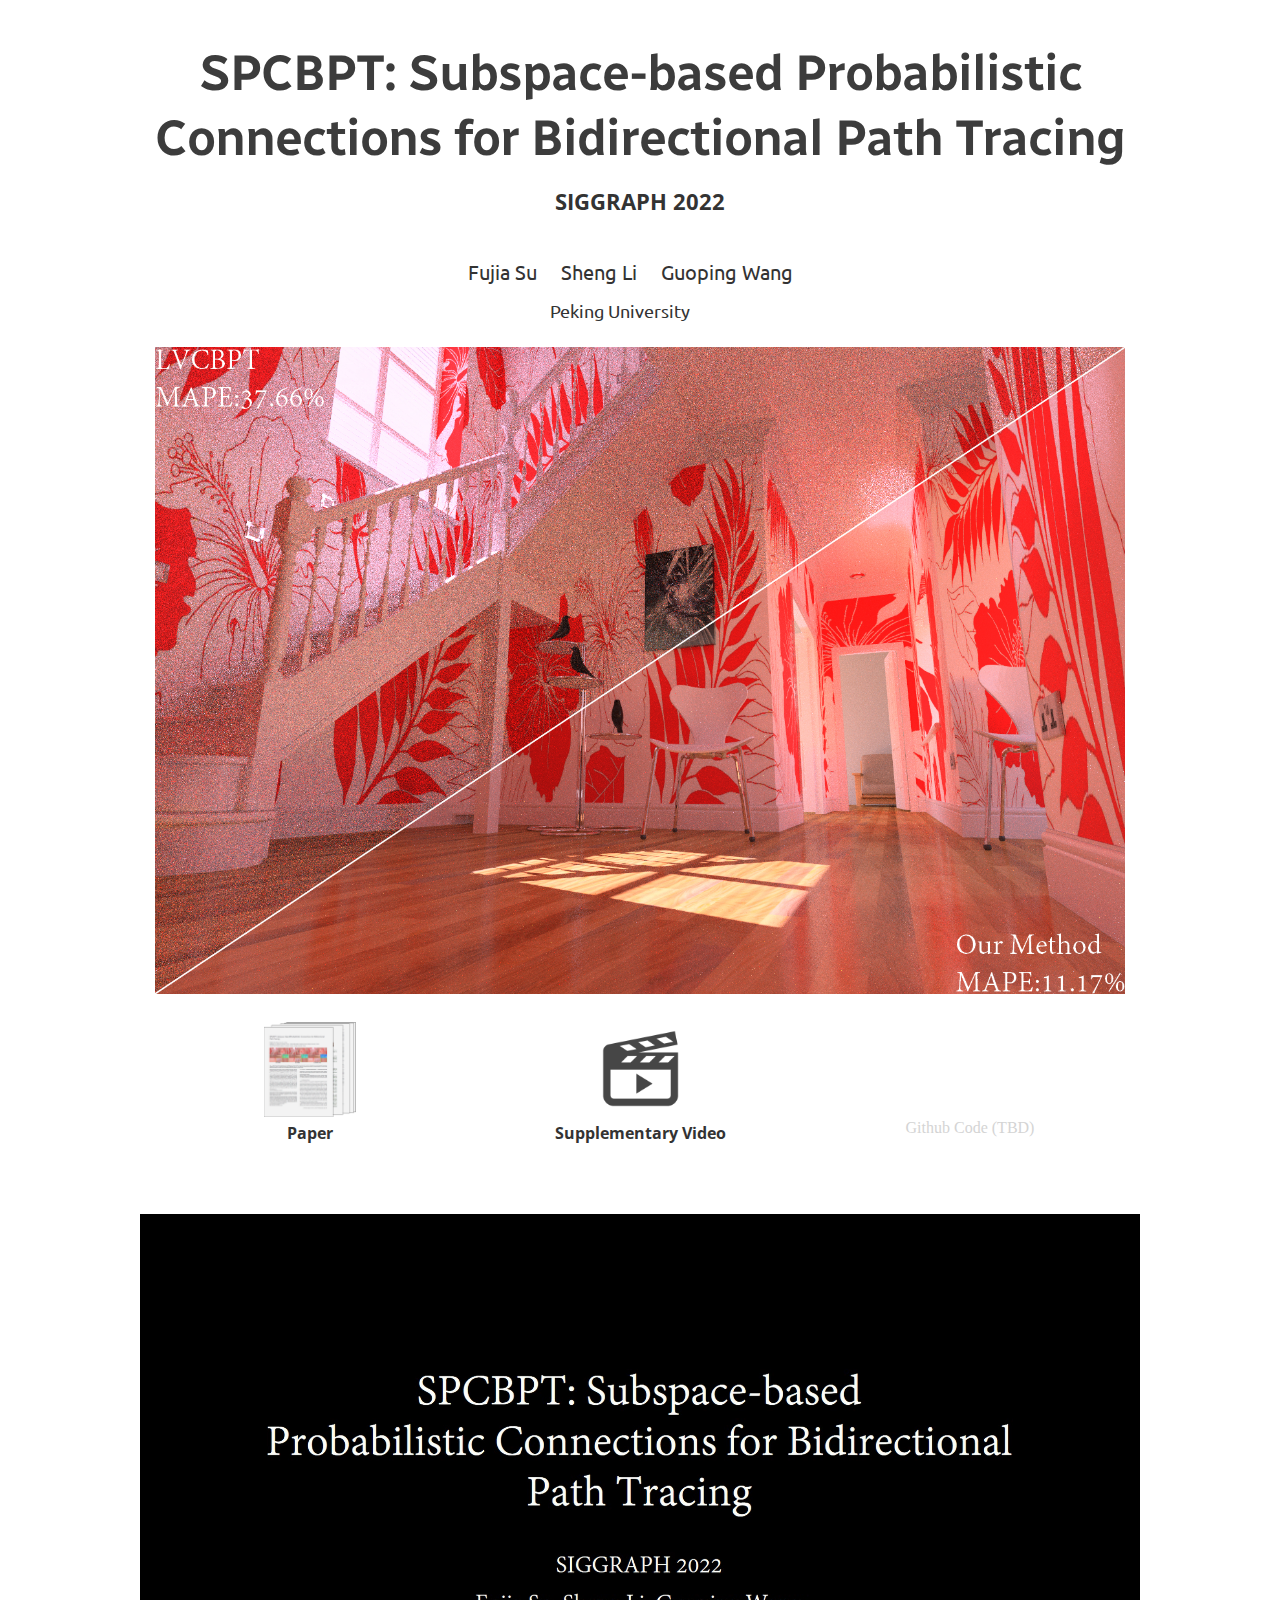
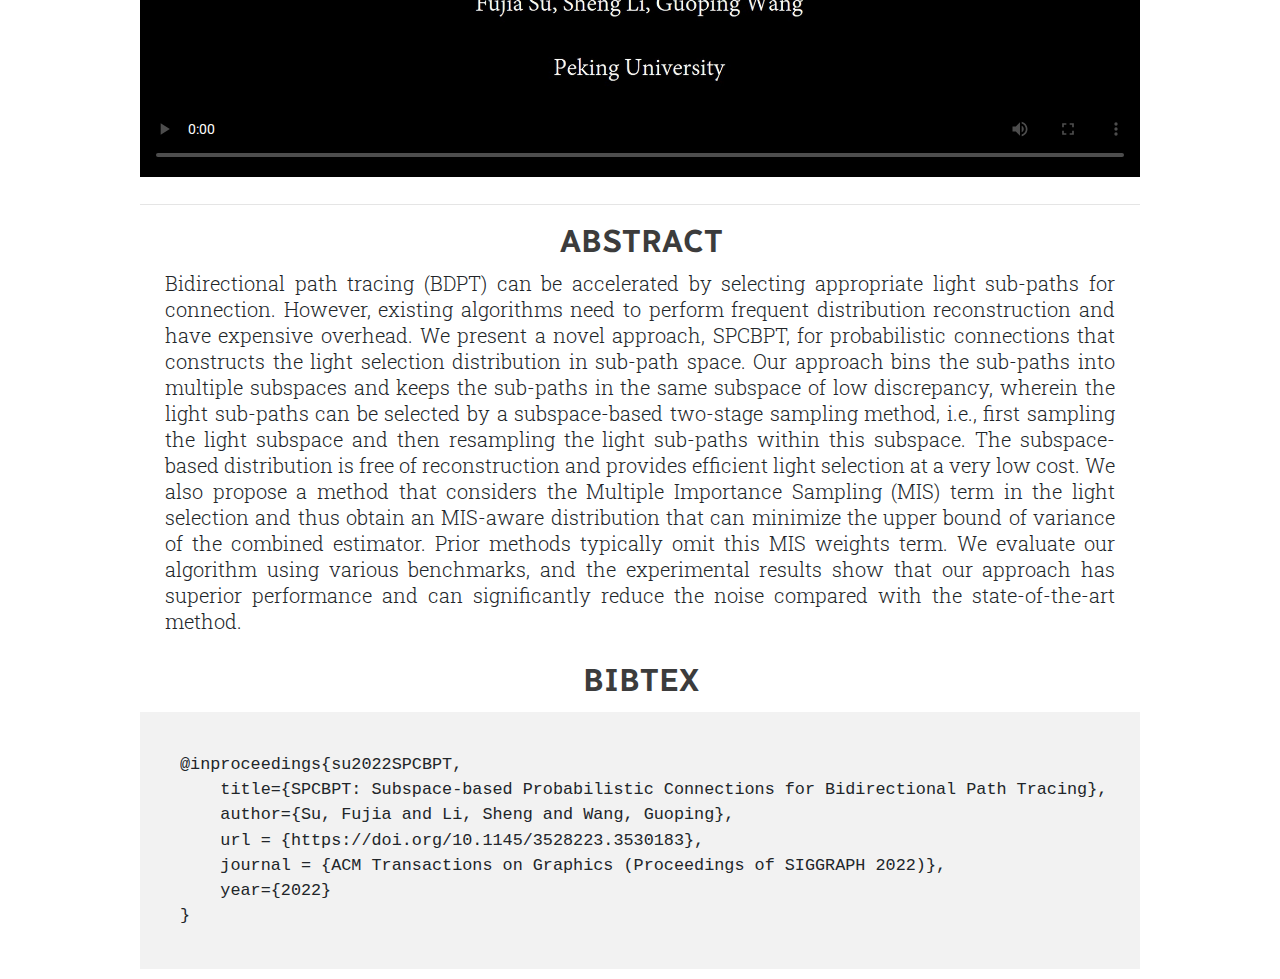
==== commit 7938b6fd: "css_fix" ====
--- a/index.html
+++ b/index.html
@@ -1,231 +1,231 @@
-
-<!DOCTYPE html><!-- Last Published: Fri Mar 27 2020 21:28:31 GMT+0000 (Coordinated Universal Time) -->
-<html data-wf-domain="www.matthewtancik.com" data-wf-page="5e6fb768456f961381500a5f"
-  data-wf-site="51e0d73d83d06baa7a00000f">
-
-<head>
-  <meta charset="utf-8" />
-  <title>SPCBPT</title>
-  <meta content="NeuralSound." name="description" />
-  <meta content="NeuralSound Networks" property="og:title" />
-  <meta content="NeuralSound" property="og:description" />
-  <meta content="summary" name="twitter:card" />
-  <meta content="width=device-width, initial-scale=1" name="viewport" />
-  <link href="../template.css" rel="stylesheet" type="text/css" />
-  <link rel="stylesheet" href="https://maxcdn.bootstrapcdn.com/bootstrap/4.0.0/css/bootstrap.min.css"
-    integrity="sha384-Gn5384xqQ1aoWXA+058RXPxPg6fy4IWvTNh0E263XmFcJlSAwiGgFAW/dAiS6JXm" crossorigin="anonymous">
-  <!-- <script src="https://ajax.googleapis.com/ajax/libs/webfont/1.6.26/webfont.js" type="text/javascript"></script> -->
-  <script src="./google.js" type="text/javascript"></script>
-  <script
-    type="text/javascript">WebFont.load({ google: { families: ["Lato:100,100italic,300,300italic,400,400italic,700,700italic,900,900italic", "Montserrat:100,100italic,200,200italic,300,300italic,400,400italic,500,500italic,600,600italic,700,700italic,800,800italic,900,900italic", "Ubuntu:300,300italic,400,400italic,500,500italic,700,700italic", "Changa One:400,400italic", "Open Sans:300,300italic,400,400italic,600,600italic,700,700italic,800,800italic", "Varela Round:400", "Bungee Shade:regular", "Roboto:300,regular,500"
-          ,"Radio Canada", "Roboto Slab"] } });</script>
-  <script
-    type="text/javascript">!function (o, c) { var n = c.documentElement, t = " w-mod-"; n.className += t + "js", ("ontouchstart" in o || o.DocumentTouch && c instanceof DocumentTouch) && (n.className += t + "touch") }(window, document);</script>
-
-  <style>
-    body {
-      font-family: 'Microsoft Yahei' !important;
-    }
-
-    .all-wrap {
-      margin: 0 auto;
-      width: 1000px;
-    }
-
-    .wf-loading * {
-      opacity: 0;
-    }
-
-    .w-container {
-      max-width: 1000px;
-    }
-
-    .nerf_network {
-      width: 100%;
-    }
-
-    .nerf_affiliation_v2,
-    .nerf_affiliation_v3 {
-      font-size: 20px;
-      line-height: 24px;
-    }
-
-    .nerf_title_v2,
-    .white_section_nerf {
-      font-family: 'Radio Canada';
-      color: #3c3c3c;
-      font-weight: 600;
-      line-height: 1.3;
-    }
-
-    .long-text {
-      font-family: Roboto Slab !important;
-      font-size: 20px !important;
-      line-height: 1.3 !important;
-    }
-
-    .bibtex {
-      font-size: 16px;
-    }
-
-    .bold-text-nerf_v2 {
-      font-size: 16px;
-    }
-
-    .row-name {
-      text-align: center;
-    }
-
-    .name-wrap {
-      display: none;
-    }
-
-    @media screen and (max-width: 479px) {
-      .row-name {
-        display: none;
-      }
-
-      .name-wrap {
-        display: block;
-      }
-
-      .name-unit {
-        display: block;
-        text-align: center;
-        line-height: 40px;
-      }
-
-      .nerf_title_v2 {
-        font-size: 45px;
-        width: 850px;
-        margin-bottom: 10px;
-      }
-
-      .nerf_subheader_v2 {
-        font-size: 6vw;
-        margin-bottom: 20px;
-      }
-
-      .long-text {
-        font-size: 30px !important;
-        line-height: 30px !important;
-      }
-    }
-  </style>
-</head>
-
-<body>
-  <div class="all-wrap">
-    <div class="section hero nerf-_v2">
-      <div class="container-2 nerf_header_v2 w-container">
-        <h1 class="nerf_title_v2">SPCBPT: Subspace-based Probabilistic Connections for Bidirectional Path Tracing</h1>
-        <h1 class="nerf_subheader_v2">SIGGRAPH 2022</h1>
-        <div class="nerf_authors_list_single w-row row-name">
-          <h1 class="nerf_affiliation_v2" style="margin-right: 20px;">Fujia Su</h1>
-          <h1 class="nerf_affiliation_v2" style="margin-right: 20px;">Sheng Li</h1>
-          <h1 class="nerf_affiliation_v2" style="margin-right: 20px;">Guoping Wang</h1> 
-        </div>
-
-        <div class="nerf_authors_list_single nerf_authors_affiliation w-row"
-          style="margin-top: 15px;text-align: center;">
-          <h1 class="nerf_affiliation_v3" style="margin-right: 40px;font-size: 18px">Peking University
-          </h1> 
-        </div>
-
-
-        <div>
-          <span class="center"><img src="images/teaser.jpg"></span>
-        </div>
-
-        <div class="w-container w-row">
-          <div class="w-col w-col-4 w-col-small-3 w-col-tiny-3">
-            <a href="./Paper.pdf" target="_blank" class="link-block w-inline-block">
-              <img src="./images/paper.png" alt="paper" class="paper_img image-8 github_icon_nerf_v2" /></a>
-          </div>
-          <!div class="w-col w-col-4 w-col-small-3 w-col-tiny-3">
-            <!a href="https://github.com/ssufujia/SPCBPT" target="_blank" class="link-block w-inline-block">
-              <!img src="./images/github.png" alt="github"
-                class="paper_img image-8 github_icon_nerf_v2" /><!/a>
-          <!/div>
-          <div class="w-col w-col-4 w-col-small-3 w-col-tiny-3">
-            <a href="./video.mp4" target="_blank" class="link-block w-inline-block">
-              <img src="./images/video.png" alt="github"
-                class="paper_img image-8 github_icon_nerf_v2" /></a>
-          </div>
-        </div>
-        <div class="w-container w-row">
-          <div class="w-col w-col-4 w-col-small-3 w-col-tiny-3">
-            <div class="text-block-2"><strong class="bold-text-nerf_v2">Paper</strong></div>
-          </div>
-          <!div class="w-col w-col-4 w-col-small-3 w-col-tiny-3">
-            <!div class="text-block-2"><!strong class="bold-text-nerf_v2">Github Code<!/strong><!/div>
-          <!/div>
-          <div class="w-col w-col-4 w-col-small-3 w-col-tiny-3">
-            <div class="text-block-2">
-              <strong class="bold-text-nerf_v2">Supplementary Video</strong>
-            </div>
-          </div>
-        </div>
-        <div class="nerf_slide_nav w-slider-nav w-slider-nav-invert w-round"></div>
-      </div>
-    </div>
-
-    <div data-anchor="slide1" class="section nerf_section">
-      <div class="w-container">
-        <!-- <div style="padding-top:56.17021276595745%" id="w-node-e5e45b1d55ac-81500a5f"
-          class="w-embed-youtubevideo stega_movie youtube">
-          <iframe src="./Supplemental/ChoreoMaster_Overview.mp4" title="YouTube video player" frameBorder="0"
-            style="position:absolute;left:0;top:0;width:100%;height:100%;pointer-events:auto"
-            allow="autoplay; encrypted-media" allowfullscreen=""></iframe>
-        </div> -->
-        <div class="w-row">
-          <div class="w-col">
-            <video class="results" loop="" playsinline="" controls="" width="100%" poster="./images/poster.png">
-              <source src="./video.mp4" type="video/mp4">
-            </video>
-          </div>
-        </div>
-      </div>
-    </div>
-    <hr />
-    <div data-anchor="slide1" class="section nerf_section">
-      <div class="w-container">
-        <h2 class="white_section_nerf">Abstract</h2>
-        <p class="paragraph-3 nerf_text long-text">Bidirectional path tracing (BDPT) can be accelerated by selecting appropriate light sub-paths for connection. However, existing algorithms need to perform frequent distribution reconstruction and have expensive overhead. We present a novel approach, SPCBPT, for probabilistic connections that constructs the light selection distribution in sub-path space. Our approach bins the sub-paths into multiple subspaces and keeps the sub-paths in the same subspace of low discrepancy, wherein the light sub-paths can be selected by a subspace-based two-stage sampling method, i.e., first sampling the light subspace and then resampling the light sub-paths within this subspace. 
-          The subspace-based distribution is free of reconstruction and provides efficient light selection at a very low cost. We also propose a method that considers the Multiple Importance Sampling (MIS) term in the light selection and thus obtain an MIS-aware distribution that can minimize the upper bound of variance of the combined estimator. Prior methods typically omit this MIS weights term. We evaluate our algorithm using various benchmarks, and the experimental results show that our approach has superior performance and can significantly reduce the noise compared with the state-of-the-art method. 
-         </p>
-      </div>
-    </div>
-
-    
-    <div data-anchor="slide1" class="section nerf_section">
-      <div class="w-container">
-        <h2 class="white_section_nerf">BibTex</h2>
-        <div class="grey_container w-container">
-          <div class="bibtex" style="text-align:left;font-size:larger;margin-left: 40px;">
-            <pre><code>
-@inproceedings{su2022SPCBPT,
-    title={SPCBPT: Subspace-based Probabilistic Connections for Bidirectional Path Tracing},
-    author={Su, Fujia and Li, Sheng and Wang, Guoping},
-    url = {https://doi.org/10.1145/3528223.3530183},
-    journal = {ACM Transactions on Graphics (Proceedings of SIGGRAPH 2022)},
-    year={2022}
-}
-            </code></pre>
-          </div>
-        </div>
-      </div>
-    </div>
-  </div>
-
-
-
-  <script src="https://d3e54v103j8qbb.cloudfront.net/js/jquery-3.4.1.min.220afd743d.js?site=51e0d73d83d06baa7a00000f"
-    type="text/javascript" integrity="sha256-CSXorXvZcTkaix6Yvo6HppcZGetbYMGWSFlBw8HfCJo="
-    crossorigin="anonymous"></script>
-  <script src="https://uploads-ssl.webflow.com/51e0d73d83d06baa7a00000f/js/webflow.3057c11af.js"
-    type="text/javascript"></script>
-  <!--[if lte IE 9]><script src="//cdnjs.cloudflare.com/ajax/libs/placeholders/3.0.2/placeholders.min.js"></script><![endif]-->
-</body>
-
+
+<!DOCTYPE html><!-- Last Published: Fri Mar 27 2020 21:28:31 GMT+0000 (Coordinated Universal Time) -->
+<html data-wf-domain="www.matthewtancik.com" data-wf-page="5e6fb768456f961381500a5f"
+  data-wf-site="51e0d73d83d06baa7a00000f">
+
+<head>
+  <meta charset="utf-8" />
+  <title>SPCBPT</title>
+  <meta content="NeuralSound." name="description" />
+  <meta content="NeuralSound Networks" property="og:title" />
+  <meta content="NeuralSound" property="og:description" />
+  <meta content="summary" name="twitter:card" />
+  <meta content="width=device-width, initial-scale=1" name="viewport" />
+  <link href="./template.css" rel="stylesheet" type="text/css" />
+  <link rel="stylesheet" href="https://maxcdn.bootstrapcdn.com/bootstrap/4.0.0/css/bootstrap.min.css"
+    integrity="sha384-Gn5384xqQ1aoWXA+058RXPxPg6fy4IWvTNh0E263XmFcJlSAwiGgFAW/dAiS6JXm" crossorigin="anonymous">
+  <!-- <script src="https://ajax.googleapis.com/ajax/libs/webfont/1.6.26/webfont.js" type="text/javascript"></script> -->
+  <script src="./google.js" type="text/javascript"></script>
+  <script
+    type="text/javascript">WebFont.load({ google: { families: ["Lato:100,100italic,300,300italic,400,400italic,700,700italic,900,900italic", "Montserrat:100,100italic,200,200italic,300,300italic,400,400italic,500,500italic,600,600italic,700,700italic,800,800italic,900,900italic", "Ubuntu:300,300italic,400,400italic,500,500italic,700,700italic", "Changa One:400,400italic", "Open Sans:300,300italic,400,400italic,600,600italic,700,700italic,800,800italic", "Varela Round:400", "Bungee Shade:regular", "Roboto:300,regular,500"
+          ,"Radio Canada", "Roboto Slab"] } });</script>
+  <script
+    type="text/javascript">!function (o, c) { var n = c.documentElement, t = " w-mod-"; n.className += t + "js", ("ontouchstart" in o || o.DocumentTouch && c instanceof DocumentTouch) && (n.className += t + "touch") }(window, document);</script>
+
+  <style>
+    body {
+      font-family: 'Microsoft Yahei' !important;
+    }
+
+    .all-wrap {
+      margin: 0 auto;
+      width: 1000px;
+    }
+
+    .wf-loading * {
+      opacity: 0;
+    }
+
+    .w-container {
+      max-width: 1000px;
+    }
+
+    .nerf_network {
+      width: 100%;
+    }
+
+    .nerf_affiliation_v2,
+    .nerf_affiliation_v3 {
+      font-size: 20px;
+      line-height: 24px;
+    }
+
+    .nerf_title_v2,
+    .white_section_nerf {
+      font-family: 'Radio Canada';
+      color: #3c3c3c;
+      font-weight: 600;
+      line-height: 1.3;
+    }
+
+    .long-text {
+      font-family: Roboto Slab !important;
+      font-size: 20px !important;
+      line-height: 1.3 !important;
+    }
+
+    .bibtex {
+      font-size: 16px;
+    }
+
+    .bold-text-nerf_v2 {
+      font-size: 16px;
+    }
+
+    .row-name {
+      text-align: center;
+    }
+
+    .name-wrap {
+      display: none;
+    }
+
+    @media screen and (max-width: 479px) {
+      .row-name {
+        display: none;
+      }
+
+      .name-wrap {
+        display: block;
+      }
+
+      .name-unit {
+        display: block;
+        text-align: center;
+        line-height: 40px;
+      }
+
+      .nerf_title_v2 {
+        font-size: 45px;
+        width: 850px;
+        margin-bottom: 10px;
+      }
+
+      .nerf_subheader_v2 {
+        font-size: 6vw;
+        margin-bottom: 20px;
+      }
+
+      .long-text {
+        font-size: 30px !important;
+        line-height: 30px !important;
+      }
+    }
+  </style>
+</head>
+
+<body>
+  <div class="all-wrap">
+    <div class="section hero nerf-_v2">
+      <div class="container-2 nerf_header_v2 w-container">
+        <h1 class="nerf_title_v2">SPCBPT: Subspace-based Probabilistic Connections for Bidirectional Path Tracing</h1>
+        <h1 class="nerf_subheader_v2">SIGGRAPH 2022</h1>
+        <div class="nerf_authors_list_single w-row row-name">
+          <h1 class="nerf_affiliation_v2" style="margin-right: 20px;">Fujia Su</h1>
+          <h1 class="nerf_affiliation_v2" style="margin-right: 20px;">Sheng Li</h1>
+          <h1 class="nerf_affiliation_v2" style="margin-right: 20px;">Guoping Wang</h1> 
+        </div>
+
+        <div class="nerf_authors_list_single nerf_authors_affiliation w-row"
+          style="margin-top: 15px;text-align: center;">
+          <h1 class="nerf_affiliation_v3" style="margin-right: 40px;font-size: 18px">Peking University
+          </h1> 
+        </div>
+
+
+        <div>
+          <span class="center"><img src="images/teaser.jpg"></span>
+        </div>
+
+        <div class="w-container w-row">
+          <div class="w-col w-col-4 w-col-small-3 w-col-tiny-3">
+            <a href="./Paper.pdf" target="_blank" class="link-block w-inline-block">
+              <img src="./images/paper.png" alt="paper" class="paper_img image-8 github_icon_nerf_v2" /></a>
+          </div>
+          <!div class="w-col w-col-4 w-col-small-3 w-col-tiny-3">
+            <!a href="https://github.com/ssufujia/SPCBPT" target="_blank" class="link-block w-inline-block">
+              <!img src="./images/github.png" alt="github"
+                class="paper_img image-8 github_icon_nerf_v2" /><!/a>
+          <!/div>
+          <div class="w-col w-col-4 w-col-small-3 w-col-tiny-3">
+            <a href="./video.mp4" target="_blank" class="link-block w-inline-block">
+              <img src="./images/video.png" alt="github"
+                class="paper_img image-8 github_icon_nerf_v2" /></a>
+          </div>
+        </div>
+        <div class="w-container w-row">
+          <div class="w-col w-col-4 w-col-small-3 w-col-tiny-3">
+            <div class="text-block-2"><strong class="bold-text-nerf_v2">Paper</strong></div>
+          </div>
+          <!div class="w-col w-col-4 w-col-small-3 w-col-tiny-3">
+            <!div class="text-block-2"><!strong class="bold-text-nerf_v2">Github Code (TBD)<!/strong><!/div>
+          <!/div>
+          <div class="w-col w-col-4 w-col-small-3 w-col-tiny-3">
+            <div class="text-block-2">
+              <strong class="bold-text-nerf_v2">Supplementary Video</strong>
+            </div>
+          </div>
+        </div>
+        <div class="nerf_slide_nav w-slider-nav w-slider-nav-invert w-round"></div>
+      </div>
+    </div>
+
+    <div data-anchor="slide1" class="section nerf_section">
+      <div class="w-container">
+        <!-- <div style="padding-top:56.17021276595745%" id="w-node-e5e45b1d55ac-81500a5f"
+          class="w-embed-youtubevideo stega_movie youtube">
+          <iframe src="./Supplemental/ChoreoMaster_Overview.mp4" title="YouTube video player" frameBorder="0"
+            style="position:absolute;left:0;top:0;width:100%;height:100%;pointer-events:auto"
+            allow="autoplay; encrypted-media" allowfullscreen=""></iframe>
+        </div> -->
+        <div class="w-row">
+          <div class="w-col">
+            <video class="results" loop="" playsinline="" controls="" width="100%" poster="./images/poster.png">
+              <source src="./video.mp4" type="video/mp4">
+            </video>
+          </div>
+        </div>
+      </div>
+    </div>
+    <hr />
+    <div data-anchor="slide1" class="section nerf_section">
+      <div class="w-container">
+        <h2 class="white_section_nerf">Abstract</h2>
+        <p class="paragraph-3 nerf_text long-text">Bidirectional path tracing (BDPT) can be accelerated by selecting appropriate light sub-paths for connection. However, existing algorithms need to perform frequent distribution reconstruction and have expensive overhead. We present a novel approach, SPCBPT, for probabilistic connections that constructs the light selection distribution in sub-path space. Our approach bins the sub-paths into multiple subspaces and keeps the sub-paths in the same subspace of low discrepancy, wherein the light sub-paths can be selected by a subspace-based two-stage sampling method, i.e., first sampling the light subspace and then resampling the light sub-paths within this subspace. 
+          The subspace-based distribution is free of reconstruction and provides efficient light selection at a very low cost. We also propose a method that considers the Multiple Importance Sampling (MIS) term in the light selection and thus obtain an MIS-aware distribution that can minimize the upper bound of variance of the combined estimator. Prior methods typically omit this MIS weights term. We evaluate our algorithm using various benchmarks, and the experimental results show that our approach has superior performance and can significantly reduce the noise compared with the state-of-the-art method. 
+         </p>
+      </div>
+    </div>
+
+    
+    <div data-anchor="slide1" class="section nerf_section">
+      <div class="w-container">
+        <h2 class="white_section_nerf">BibTex</h2>
+        <div class="grey_container w-container">
+          <div class="bibtex" style="text-align:left;font-size:larger;margin-left: 40px;">
+            <pre><code>
+@inproceedings{su2022SPCBPT,
+    title={SPCBPT: Subspace-based Probabilistic Connections for Bidirectional Path Tracing},
+    author={Su, Fujia and Li, Sheng and Wang, Guoping},
+    url = {https://doi.org/10.1145/3528223.3530183},
+    journal = {ACM Transactions on Graphics (Proceedings of SIGGRAPH 2022)},
+    year={2022}
+}
+            </code></pre>
+          </div>
+        </div>
+      </div>
+    </div>
+  </div>
+
+
+
+  <script src="https://d3e54v103j8qbb.cloudfront.net/js/jquery-3.4.1.min.220afd743d.js?site=51e0d73d83d06baa7a00000f"
+    type="text/javascript" integrity="sha256-CSXorXvZcTkaix6Yvo6HppcZGetbYMGWSFlBw8HfCJo="
+    crossorigin="anonymous"></script>
+  <script src="https://uploads-ssl.webflow.com/51e0d73d83d06baa7a00000f/js/webflow.3057c11af.js"
+    type="text/javascript"></script>
+  <!--[if lte IE 9]><script src="//cdnjs.cloudflare.com/ajax/libs/placeholders/3.0.2/placeholders.min.js"></script><![endif]-->
+</body>
+
 </html>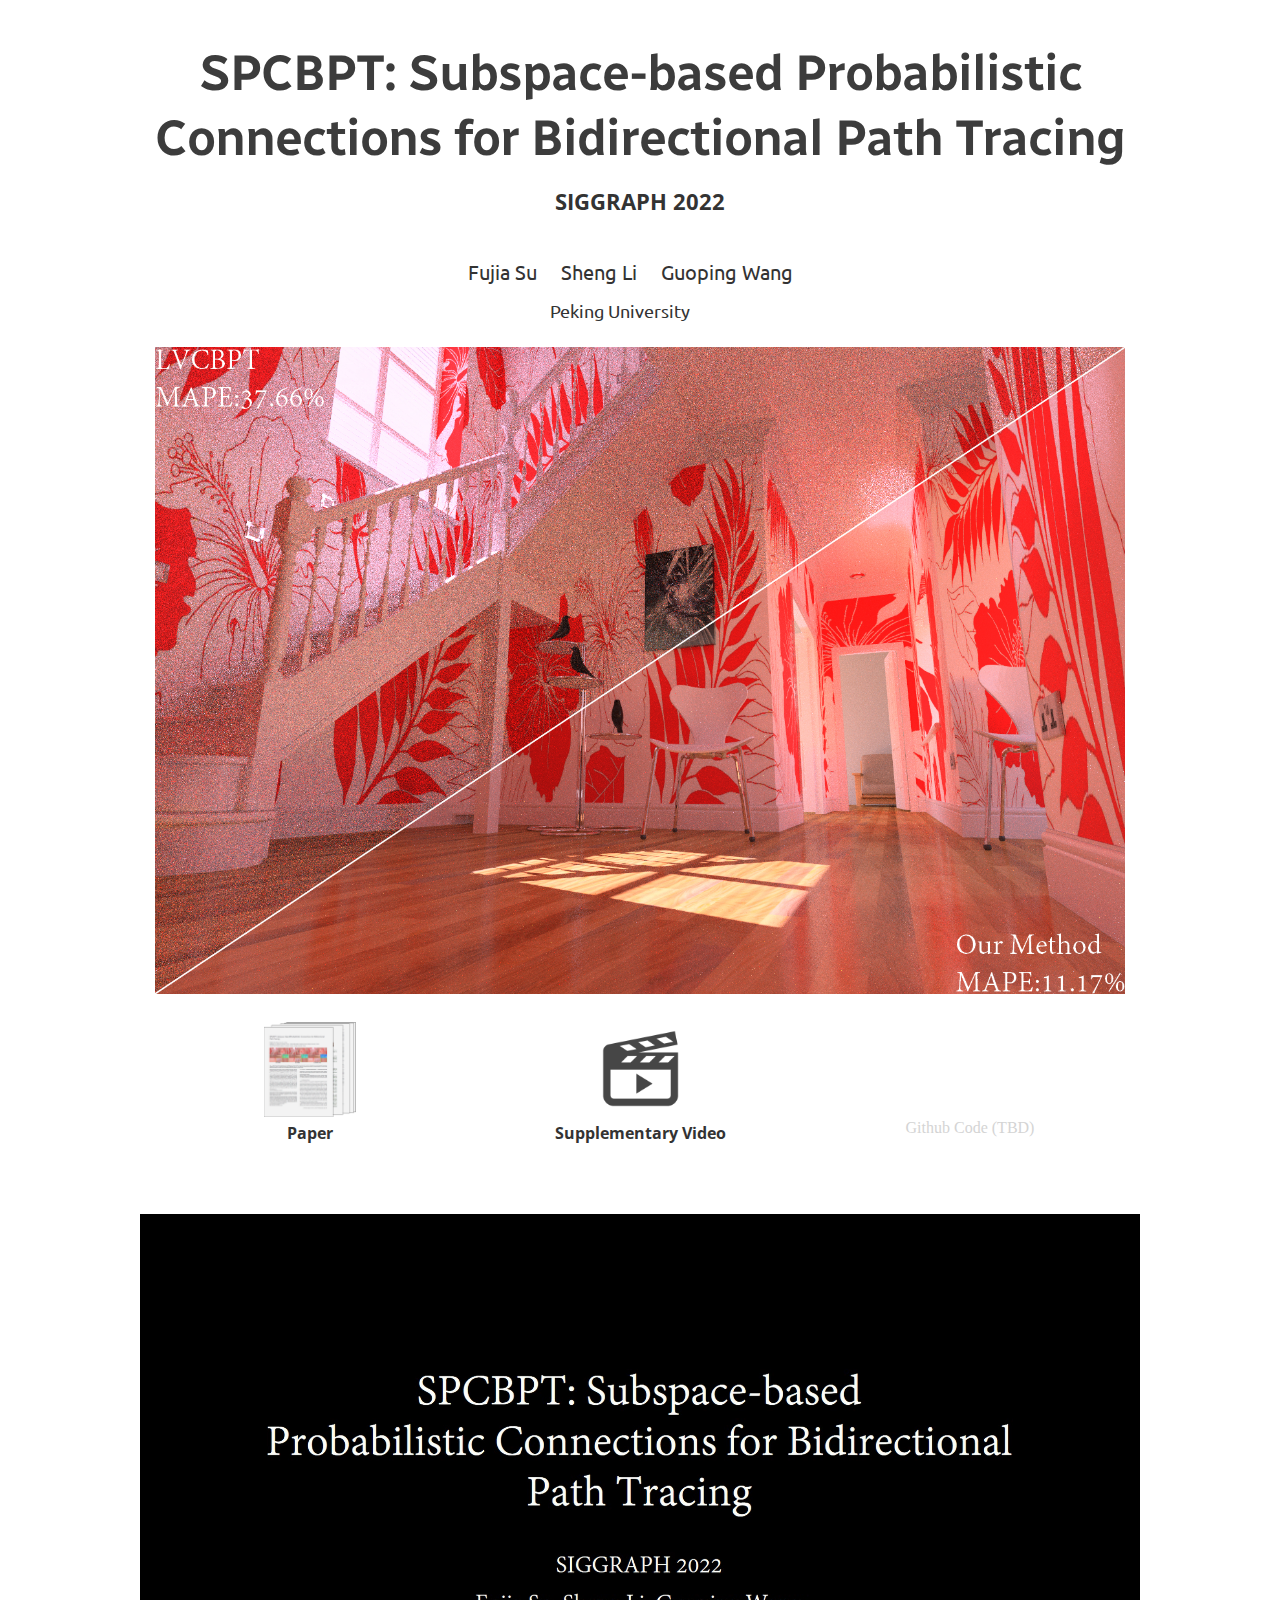
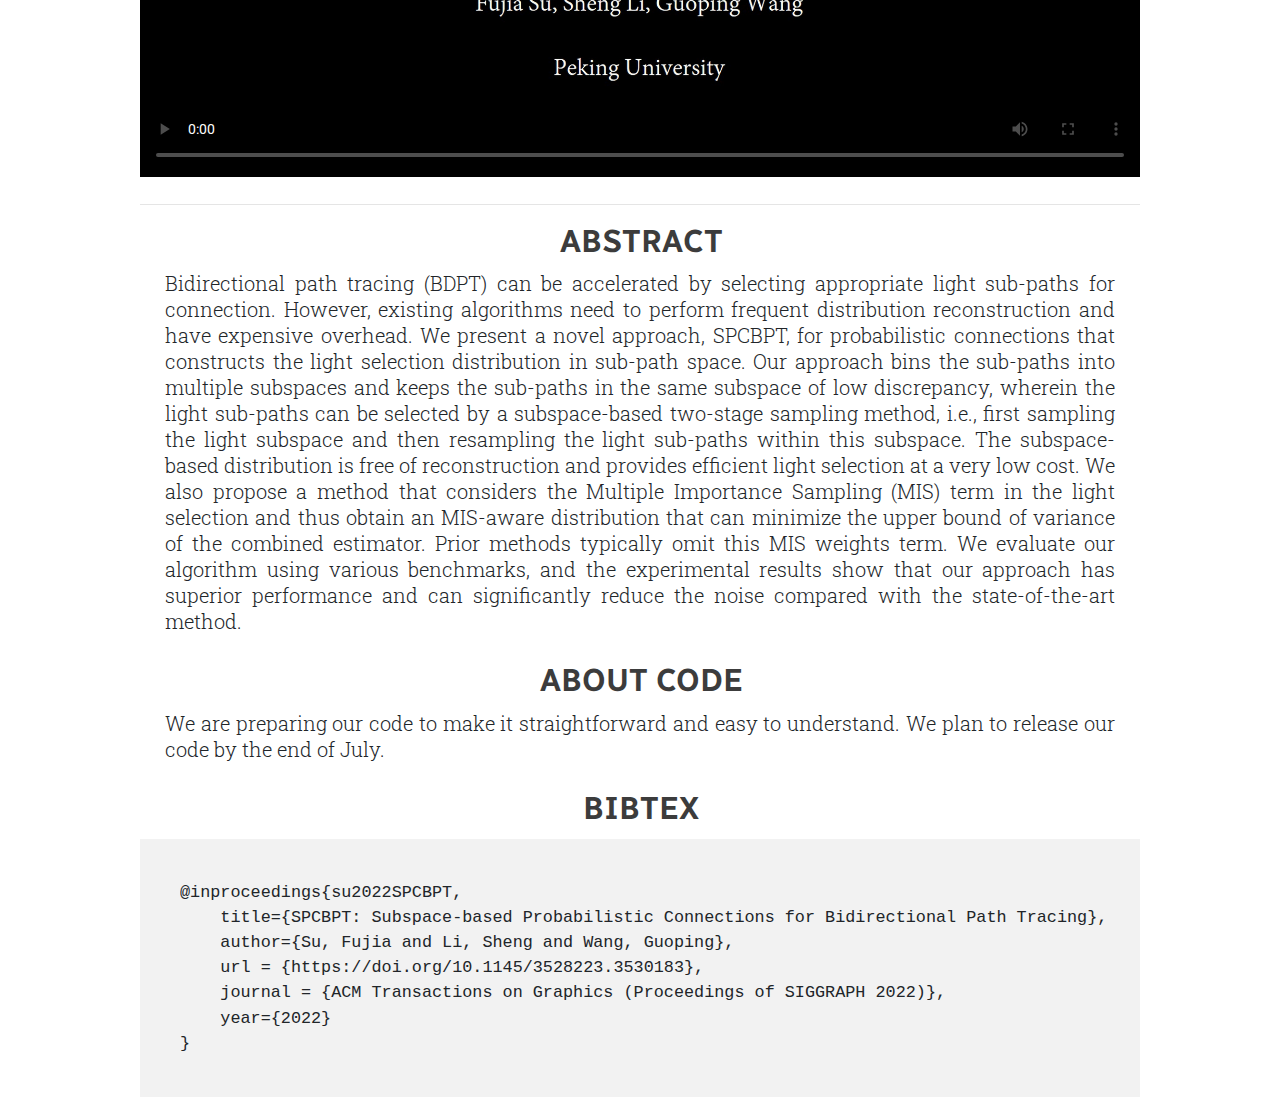
==== commit 5b102c63: "About code" ====
--- a/index.html
+++ b/index.html
@@ -196,6 +196,14 @@
          </p>
       </div>
     </div>
+    
+    <div data-anchor="slide1" class="section nerf_section">
+      <div class="w-container">
+        <h2 class="white_section_nerf">About Code</h2>
+        <p class="paragraph-3 nerf_text long-text">We are preparing our code to make it straightforward and easy to understand. We plan to release our code by the end of July.
+         </p>
+      </div>
+    </div>
 
     
     <div data-anchor="slide1" class="section nerf_section">
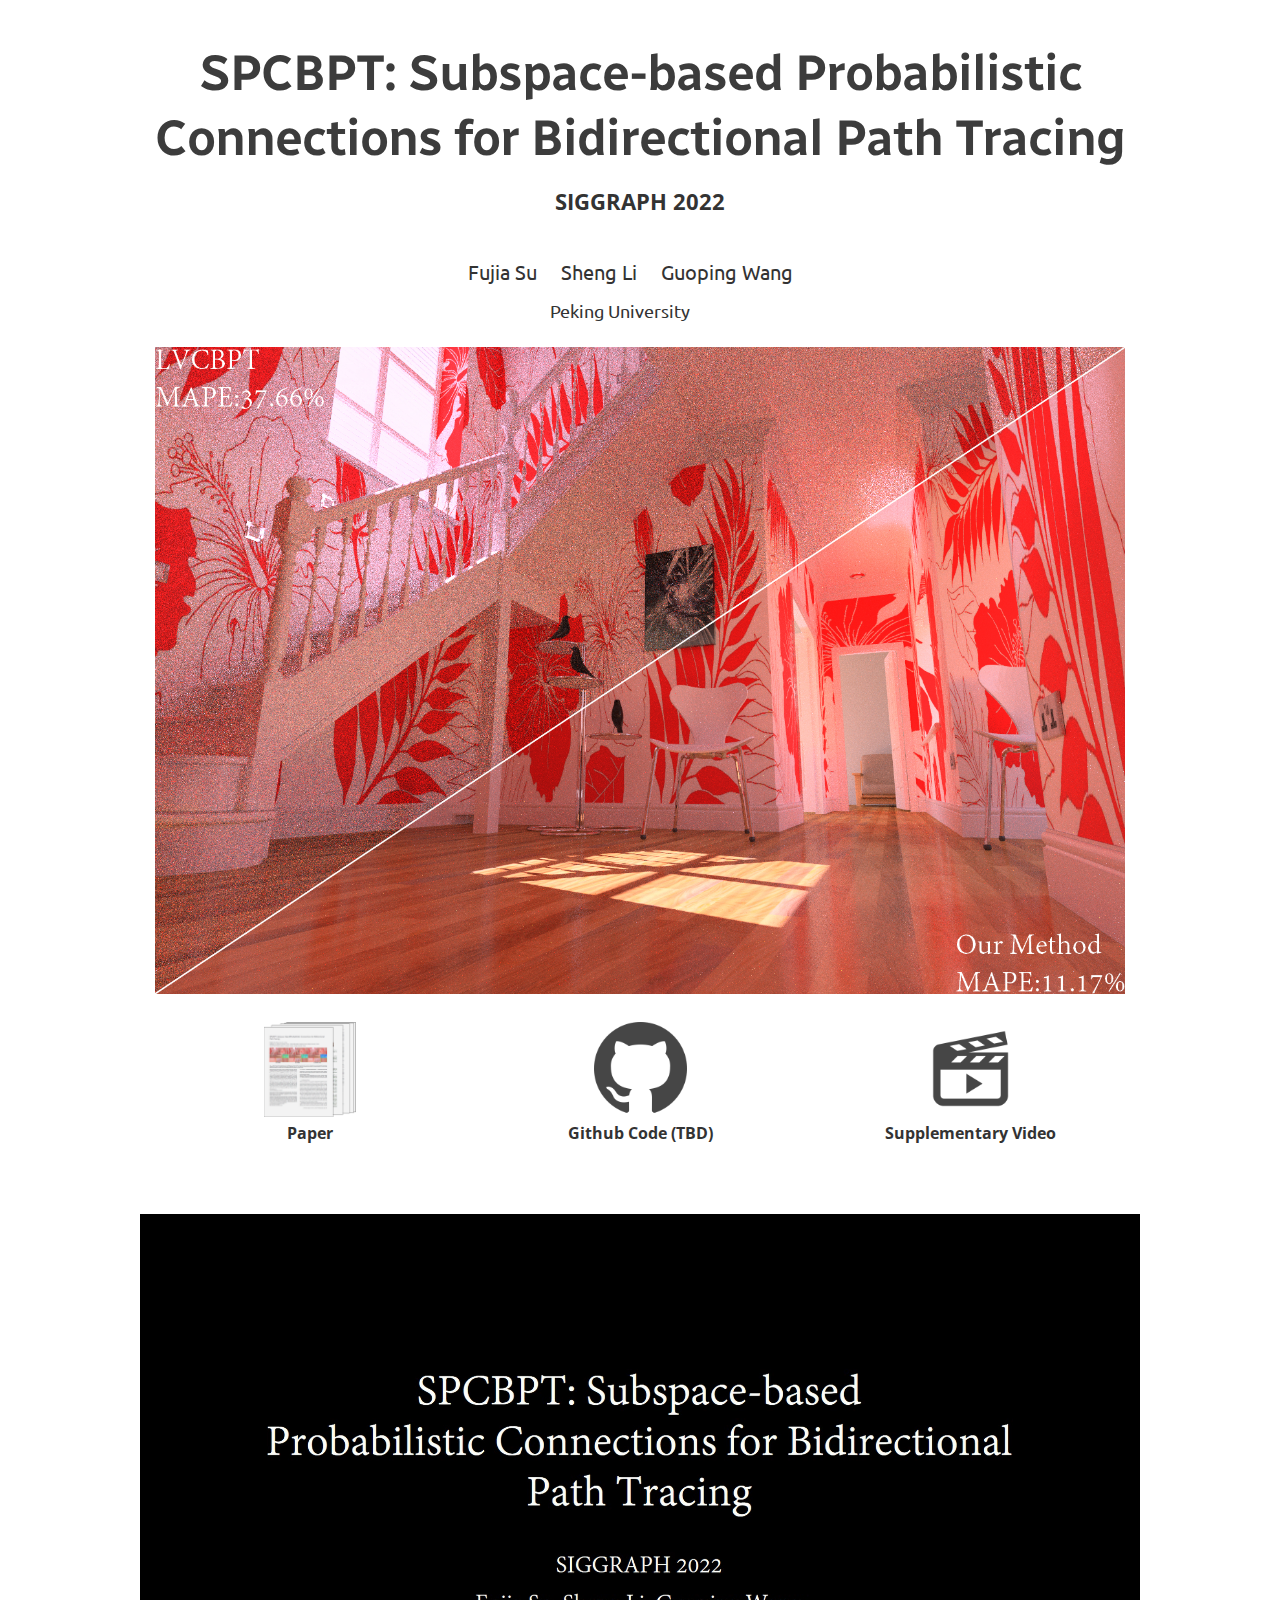
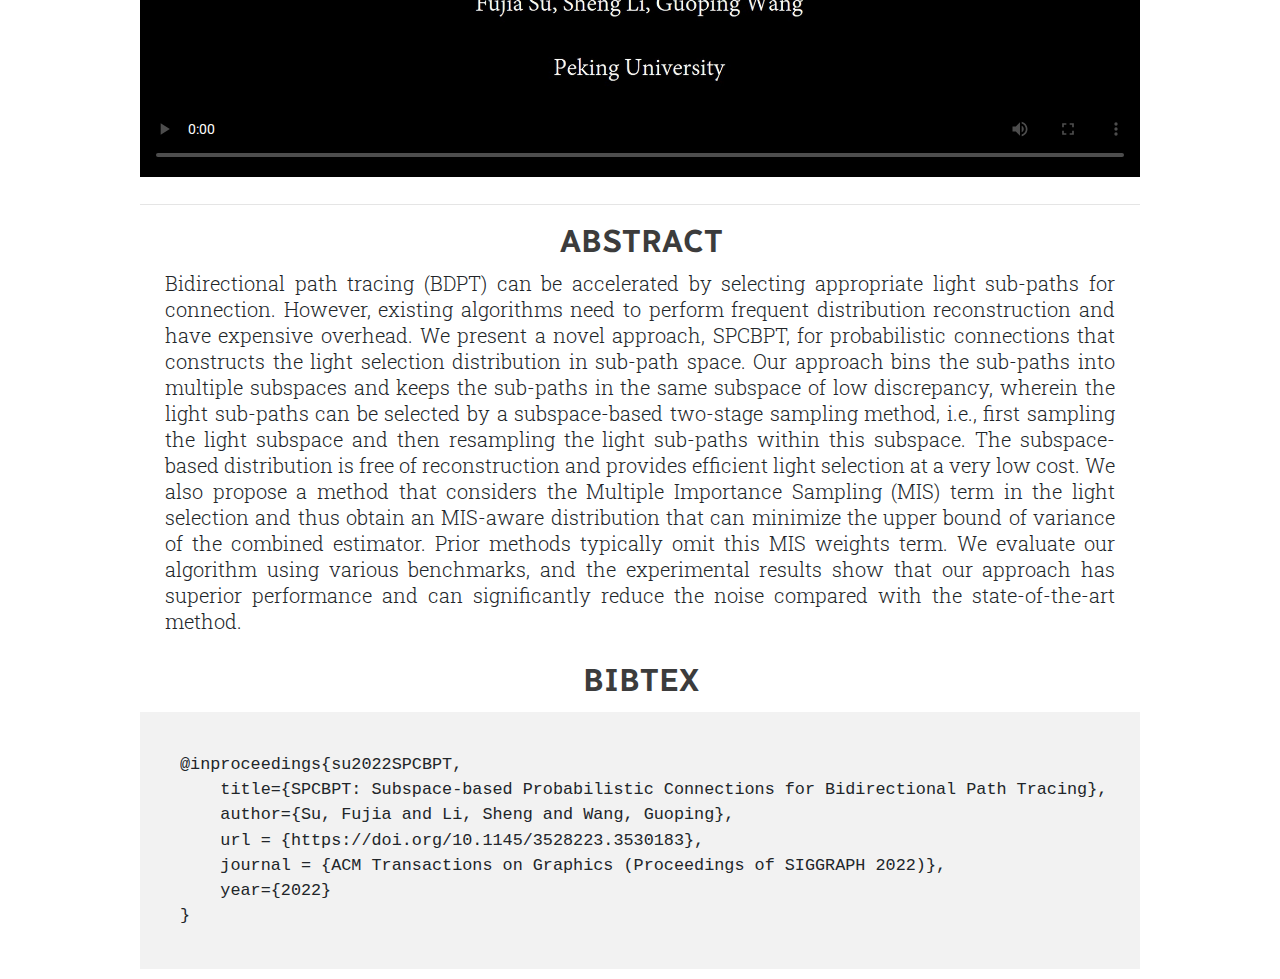
==== commit 09571867: "with code" ====
--- a/index.html
+++ b/index.html
@@ -142,11 +142,11 @@
             <a href="./Paper.pdf" target="_blank" class="link-block w-inline-block">
               <img src="./images/paper.png" alt="paper" class="paper_img image-8 github_icon_nerf_v2" /></a>
           </div>
-          <!div class="w-col w-col-4 w-col-small-3 w-col-tiny-3">
-            <!a href="https://github.com/ssufujia/SPCBPT" target="_blank" class="link-block w-inline-block">
-              <!img src="./images/github.png" alt="github"
-                class="paper_img image-8 github_icon_nerf_v2" /><!/a>
-          <!/div>
+          <div class="w-col w-col-4 w-col-small-3 w-col-tiny-3">
+            <a href="https://github.com/ssufujia/SPCBPT-Code" target="_blank" class="link-block w-inline-block">
+              <img src="./images/github.png" alt="github"
+                class="paper_img image-8 github_icon_nerf_v2" /></a>
+          </div>
           <div class="w-col w-col-4 w-col-small-3 w-col-tiny-3">
             <a href="./video.mp4" target="_blank" class="link-block w-inline-block">
               <img src="./images/video.png" alt="github"
@@ -157,9 +157,9 @@
           <div class="w-col w-col-4 w-col-small-3 w-col-tiny-3">
             <div class="text-block-2"><strong class="bold-text-nerf_v2">Paper</strong></div>
           </div>
-          <!div class="w-col w-col-4 w-col-small-3 w-col-tiny-3">
-            <!div class="text-block-2"><!strong class="bold-text-nerf_v2">Github Code (TBD)<!/strong><!/div>
-          <!/div>
+          <div class="w-col w-col-4 w-col-small-3 w-col-tiny-3">
+            <div class="text-block-2"><strong class="bold-text-nerf_v2">Github Code (TBD)</strong></div>
+          </div>
           <div class="w-col w-col-4 w-col-small-3 w-col-tiny-3">
             <div class="text-block-2">
               <strong class="bold-text-nerf_v2">Supplementary Video</strong>
@@ -196,14 +196,7 @@
          </p>
       </div>
     </div>
-    
-    <div data-anchor="slide1" class="section nerf_section">
-      <div class="w-container">
-        <h2 class="white_section_nerf">About Code</h2>
-        <p class="paragraph-3 nerf_text long-text">We are preparing our code to make it straightforward and easy to understand. We plan to release our code by the end of July.
-         </p>
-      </div>
-    </div>
+     
 
     
     <div data-anchor="slide1" class="section nerf_section">
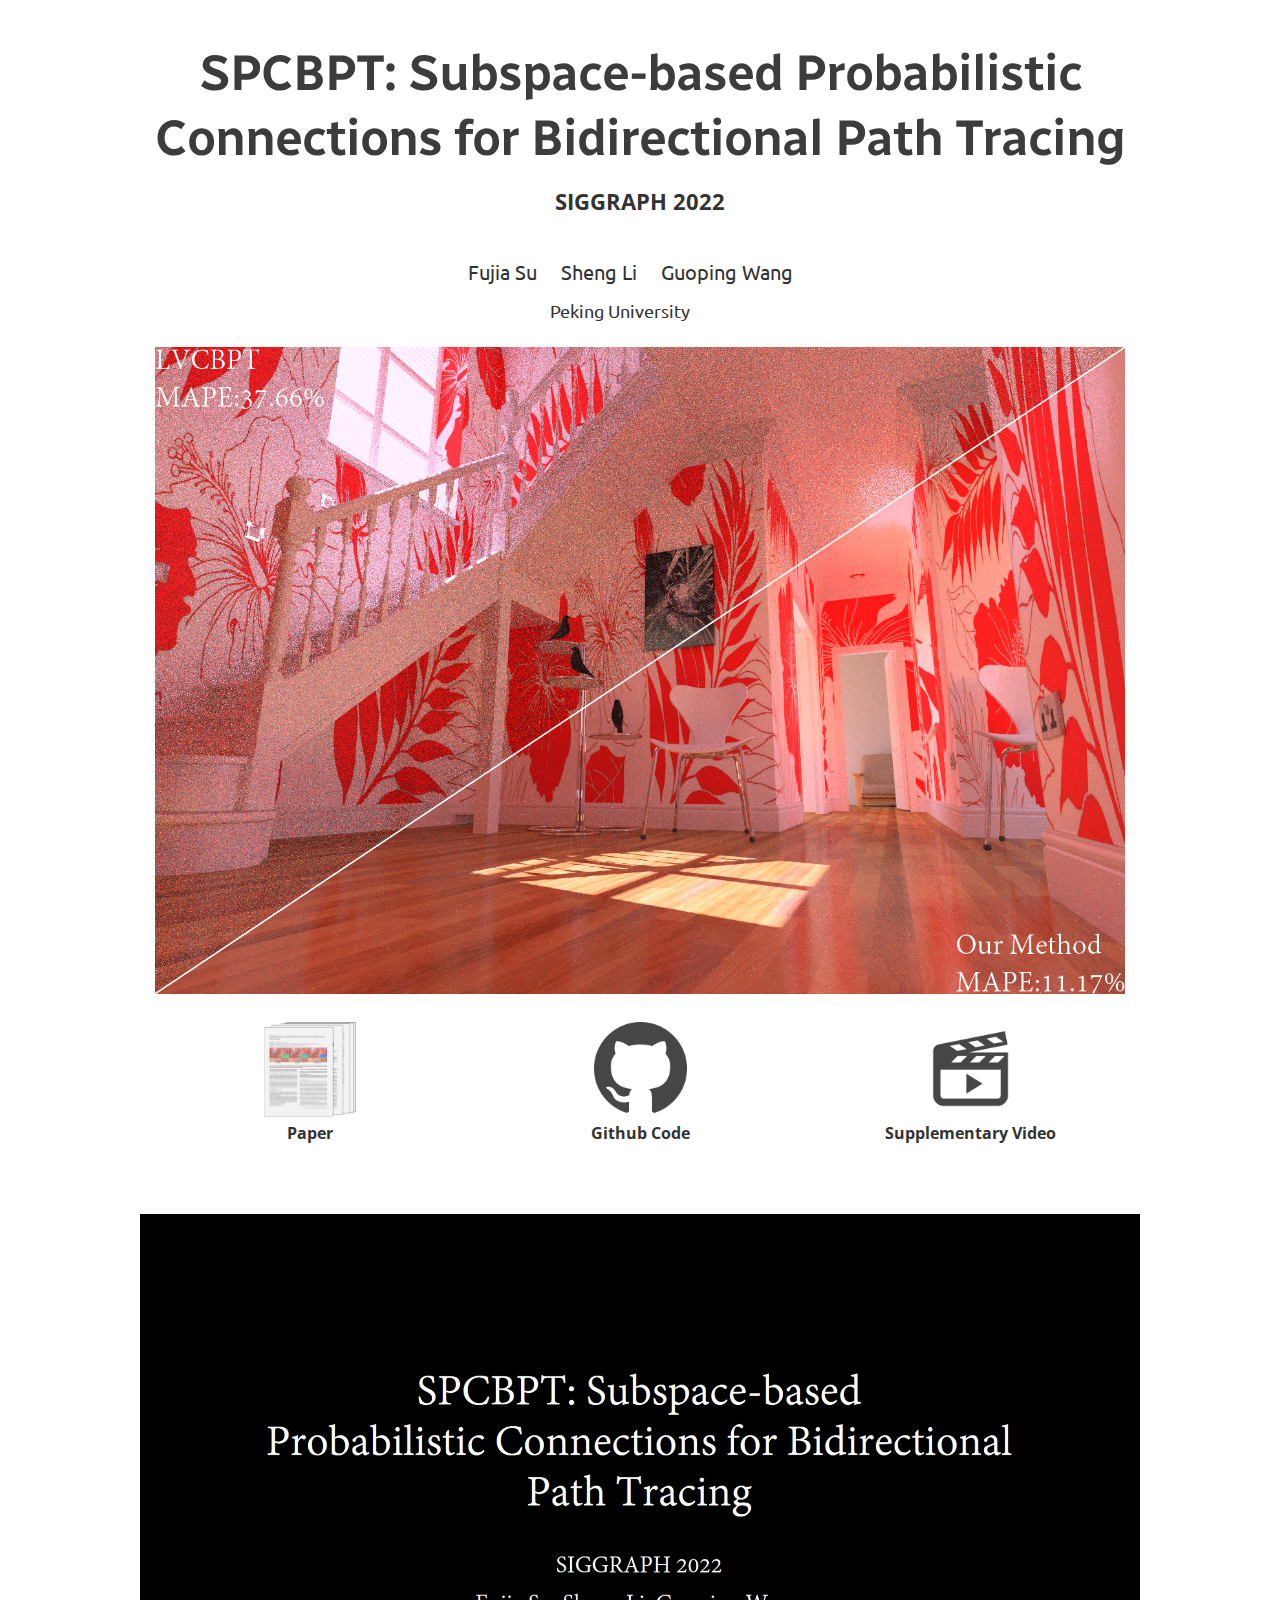
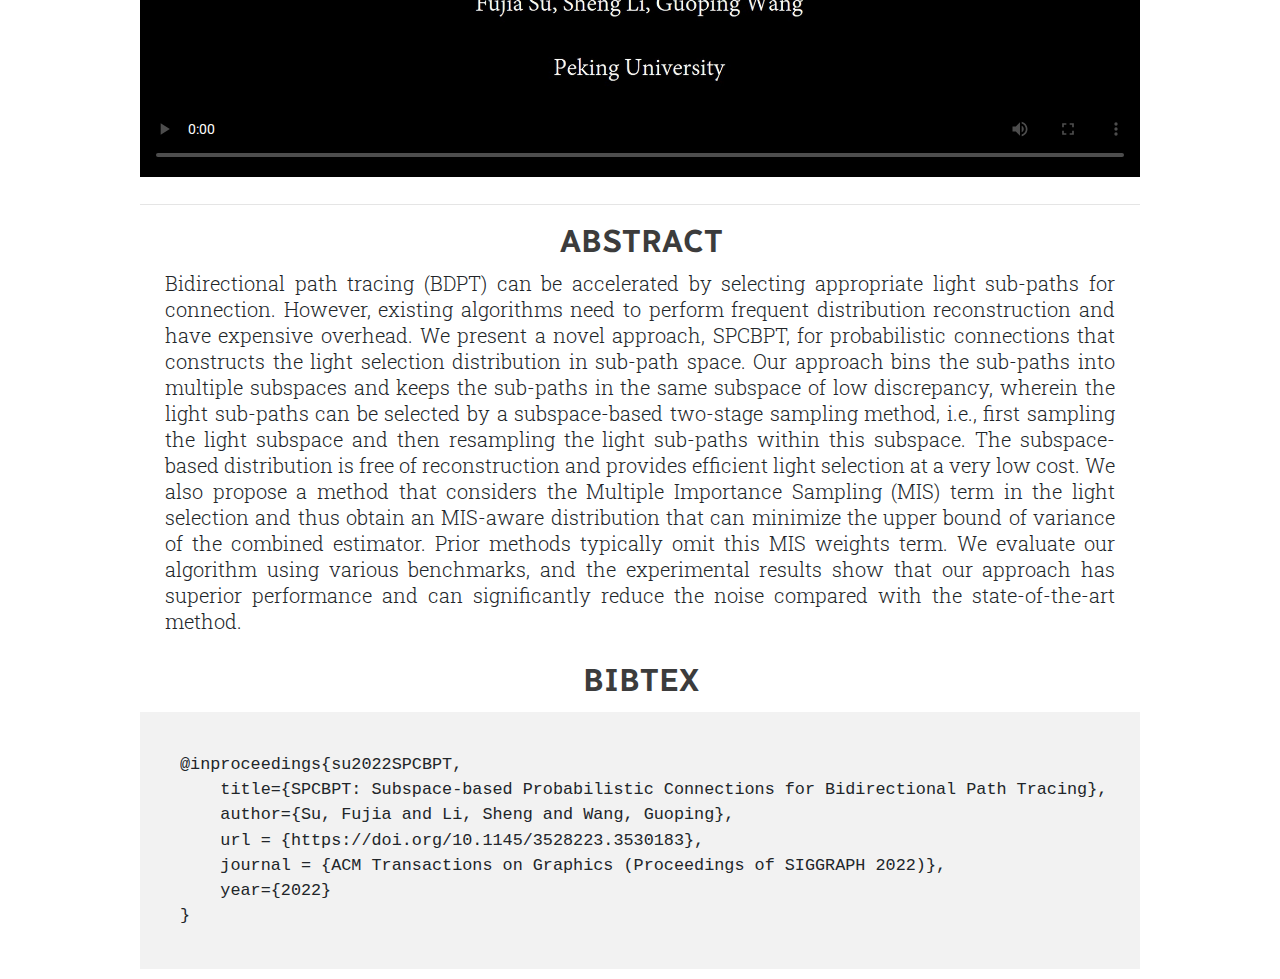
==== commit b6eadace: "fix some bug" ====
--- a/index.html
+++ b/index.html
@@ -158,7 +158,7 @@
             <div class="text-block-2"><strong class="bold-text-nerf_v2">Paper</strong></div>
           </div>
           <div class="w-col w-col-4 w-col-small-3 w-col-tiny-3">
-            <div class="text-block-2"><strong class="bold-text-nerf_v2">Github Code (TBD)</strong></div>
+            <div class="text-block-2"><strong class="bold-text-nerf_v2">Github Code</strong></div>
           </div>
           <div class="w-col w-col-4 w-col-small-3 w-col-tiny-3">
             <div class="text-block-2">
